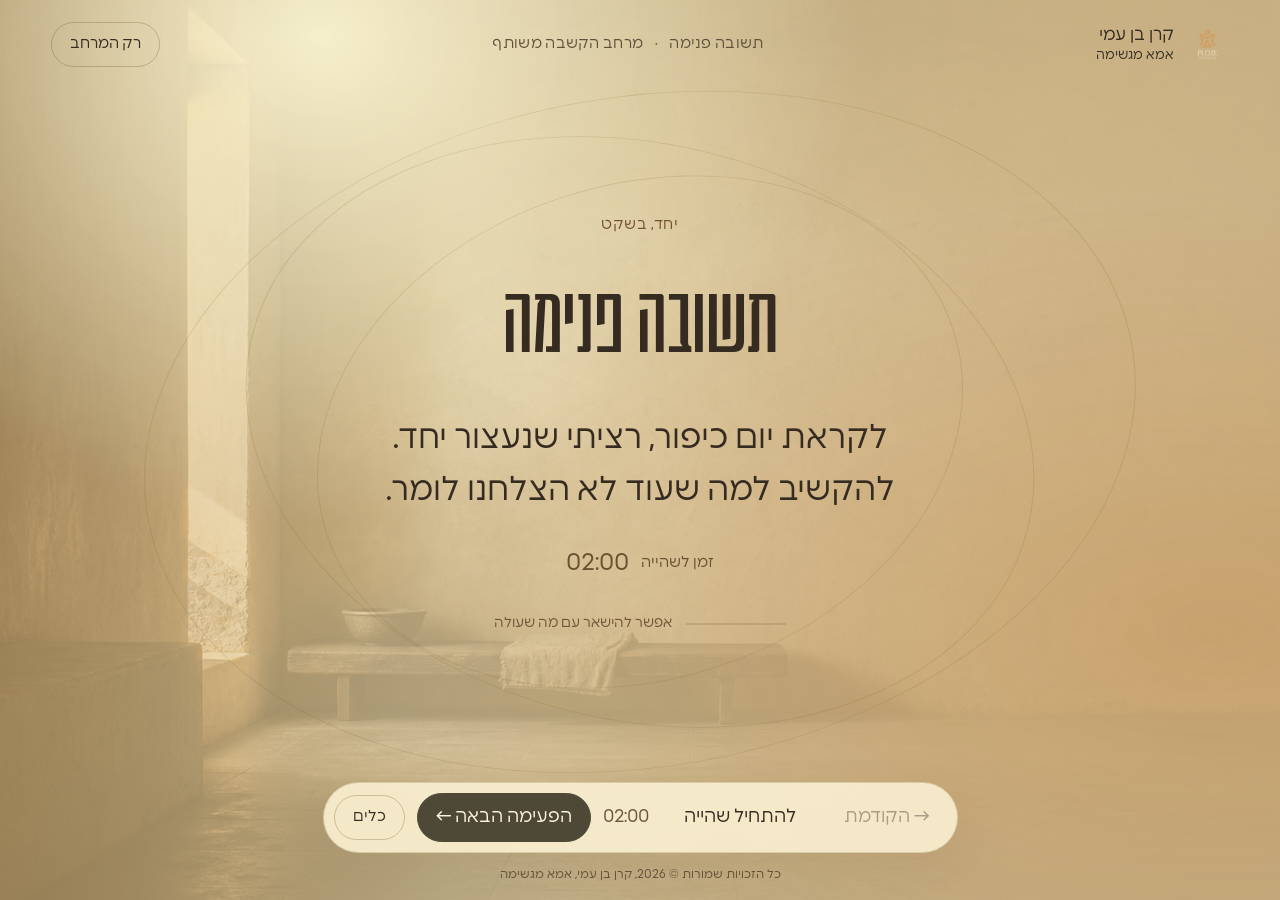
==== index.html @ 9fbf57a2 "Add pointed word meanings and refresh all script versions" ====
<!doctype html><html lang="he" dir="rtl"><head><meta charset="utf-8"><meta name="viewport" content="width=device-width,initial-scale=1,viewport-fit=cover"><meta name="theme-color" content="#473b2b"><title>תשובה פנימה | המרחב המשותף</title><link rel="stylesheet" href="style.css?v=23"><link rel="stylesheet" href="join.css"></head><body data-visual="horizon">
<div class="room" aria-hidden="true"></div><div class="light" aria-hidden="true"></div>
<header><div class="brand"><img src="assets/logo.png" alt="אמא מגשימה"><span>קרן בן עמי<small>אמא מגשימה</small></span></div><span class="meeting">תשובה פנימה <span>·</span> מרחב הקשבה משותף</span><button id="quiet" class="quiet-control" aria-pressed="false">רק המרחב</button></header>
<main id="stage" tabindex="-1"><div class="visual" aria-hidden="true"><div class="orbit o1"></div><div class="orbit o2"></div><div class="orbit o3"></div><div class="threshold"><i></i><i></i></div><svg class="ear" viewBox="0 0 120 160" fill="none"><path d="M35 108c0 29 29 33 39 12 5-10 4-15 14-28 33-43-6-94-42-77-22 10-25 27-24 42M42 63c-4-34 43-35 41-5-1 19-19 19-19 37" stroke="currentColor" stroke-width="2.5" stroke-linecap="round"/></svg><div class="wave" id="wave"></div></div>
<section class="moment"><div id="mode" class="mode">יחד, בשקט</div><div id="listeningPath" class="listening-path" hidden><div><svg viewBox="0 0 120 160" fill="none" aria-hidden="true"><path d="M35 108c0 29 29 33 39 12 5-10 4-15 14-28 33-43-6-94-42-77-22 10-25 27-24 42M42 63c-4-34 43-35 41-5-1 19-19 19-19 37" stroke="currentColor" stroke-width="4" stroke-linecap="round"/></svg><span>החוצה</span></div><div><svg viewBox="0 0 120 160" fill="none" aria-hidden="true"><path d="M35 108c0 29 29 33 39 12 5-10 4-15 14-28 33-43-6-94-42-77-22 10-25 27-24 42M42 63c-4-34 43-35 41-5-1 19-19 19-19 37" stroke="currentColor" stroke-width="4" stroke-linecap="round"/></svg><span>פנימה</span></div><div><svg viewBox="0 0 120 160" fill="none" aria-hidden="true"><path d="M35 108c0 29 29 33 39 12 5-10 4-15 14-28 33-43-6-94-42-77-22 10-25 27-24 42M42 63c-4-34 43-35 41-5-1 19-19 19-19 37" stroke="currentColor" stroke-width="4" stroke-linecap="round"/></svg><span>בינינו</span></div></div><h1 id="title">תשובה פנימה</h1><div id="floatingWords" class="floating-words" hidden></div><div id="noise" class="noise" hidden><span>להספיק</span><span>להבין</span><span>לענות</span><span>להחזיק</span></div><p id="instruction" class="instruction"></p><div id="songInvite" hidden><a id="participantLink" class="stage-action" target="_blank" rel="noopener noreferrer">פתיחת הקישור לשורה</a><p>אפשר לפתוח גם מהוואטסאפ, אם הקישור נשלח שם.</p></div><p id="liveState" hidden></p><div id="wall" class="wall" hidden></div><button id="stageAction" class="stage-action" hidden></button><p id="chatInvitation" class="chat-invitation" hidden>אם נכון לך, אפשר להניח מילה בצ׳אט.</p><div id="phaseTime" class="phase-time"><span id="phaseTimeLabel">זמן לשהייה</span><span id="phaseClock" dir="ltr">03:00</span></div><div class="holding"><span class="holding-line"><i id="progress"></i></span><span id="timerStatus" role="status">אפשר להגיע בנחת</span></div></section>
</main>
<nav id="controls" aria-label="הנחיית המפגש"><button id="back" aria-label="הפעימה הקודמת">→ <span>הקודמת</span></button><div class="clockbox"><button id="play" class="play">להתחיל שהייה</button><span id="clock" aria-label="זמן שנותר">03:00</span></div><button id="next" class="primary">הפעימה הבאה <span>←</span></button><button id="menu" aria-haspopup="dialog">כלים</button></nav>
<button id="returnControls" hidden>הצגת הפקדים</button><footer>כל הזכויות שמורות © 2026, קרן בן עמי, אמא מגשימה</footer>
<dialog id="tools"><div class="dialog-head"><h2>כלי המפגש</h2><button class="close" data-close="tools" aria-label="סגירת כלי המפגש">✕</button></div><p id="position"></p><div class="tool-buttons"><button id="reset">זמן מהתחלה</button><button id="more">עוד דקה</button><button id="ground">חזרה לקרקע</button><button id="full">מסך מלא</button></div><details id="songSettings"><summary>שיר הסיום · בחירה והשמעה</summary><p class="small">בחרי הקלטה מוכנה שאישרת. היא נשמעת מהמחשב הזה ואינה מועלת לאתר. אחרי רענון צריך לבחור אותה שוב. בזום יש להפעיל שיתוף צליל.</p><label for="songFile">קובץ השיר</label><input type="file" accept="audio/*" id="songFile"><p id="songName" class="small">טרם נבחרה הקלטה למפגש.</p><audio id="songAudio" controls preload="metadata"></audio></details><label class="check"><input type="checkbox" id="auto"> להתקדם אוטומטית בין הפעימות בפרק</label><button id="collect" class="wide primary">מרחב השיר · קישור ואיסוף</button><button id="viewWall" class="wide">להציג את המילים שלנו</button><details><summary>מפת המפגש · שעה וחצי</summary><div id="map"></div></details><p class="small">אותו מסך לכולנו: שתפי אותו בזום, והציגי לידו את הגלריה. הצ׳אט הוא הצ׳אט של הזום. השורות שנשלחות בקישור מגיעות למרחב השיר שלך. הן מוצגות במפגש מתוך המסך שלך. קישור הניהול פרטי.</p></dialog>
<dialog id="collector"><div class="dialog-head"><h2>המילים שהן נתנו לשיר</h2><button class="close" data-close="collector" aria-label="סגירת איסוף השורות">✕</button></div><p>העתיקי את הודעות הצ׳אט והדביקי כאן. נאספות רק שורות שמתחילות ב״לשיר:״, לאחר שהוצגה ההזמנה לשיר. הצ׳אט אינו מחובר אוטומטית.</p><label for="chatInput">הדבקה מהצ׳אט</label><textarea id="chatInput" placeholder="לשיר: אני מבקשת סליחה על…"></textarea><button id="parse" class="primary">לחלץ שורות לשיר</button><p id="parseStatus" role="status"></p><div id="review"></div><p class="small">לפני הצגה, הסירי פרטים מזהים ושורות שלא ניתנו לשיר. כפתור האישור מוסיף למסך רק את השורות שבדקת. כל השורות שאישרת יישארו במסך הסיום ובקובץ. פרומפט ההפקה כולל אותן ואת כיוון השיר האיטי והעדין.</p><button id="approve" class="primary wide" disabled>להוסיף את השורות שבדקתי</button><p class="small">אוספות ב־09:52. סביב 09:58 אפשר להעביר את הפרומפט לכתיבה ולהפקה, בזמן שהקבוצה ממשיכה בהקשבה. בודקות את ההקלטה לפני ההשמעה ב־10:25. ההפקה מתבצעת מחוץ לדשבורד; זמן ההשלמה אינו מובטח.</p><div class="tool-buttons"><button id="copy">העתקת כל השורות לשיר</button><button id="production" class="primary">העתקת פרומפט ליצירת השיר</button><button id="download">שמירת השורות בקובץ</button><button id="clear">ניקוי השורות</button></div><p id="collectionStatus" role="status"></p></dialog>
<dialog id="liveRoom"><div class="dialog-head"><h2>המילים שלנו, יחד</h2><button class="close" data-close="liveRoom" aria-label="סגירת מרחב השיר">✕</button></div><p class="live-info">משתפת קישור בצ׳אט של הזום או בוואטסאפ. כל אחת שולחת שורה, והמילים מגיעות לכאן ולמסך המשותף.</p><button id="createRoom" class="primary wide">לפתוח איסוף לשיר</button><div id="roomActive" hidden><label for="joinLink">הקישור למשתתפות</label><textarea id="joinLink" class="live-link" readonly></textarea><button id="copyJoin" class="primary wide">להעתיק את הקישור למשתתפות</button><p id="liveCount"></p><div id="liveRows" class="live-list"></div><div class="tool-buttons"><button id="copyLivePrompt" class="primary">העתקת המילים והפרומפט לשיר</button><button id="copyLiveLines">העתקת המילים בלבד</button><button id="closeRoom">לסגור את האיסוף</button></div><details><summary>שמירה וניהול</summary><p class="private-note">קישור הניהול מאפשר לראות ולהסיר שורות. שמרי אותו לעצמך בלבד. הקישור למשתתפות מאפשר שליחה בלבד. המרחב פתוח ל־14 ימים, ואפשר לסגור או למחוק אותו כאן.</p><button id="copyHost">העתקת קישור ניהול פרטי</button><button id="deleteRoom">מחיקת המרחב והשורות</button></details></div><p id="liveStatus" class="live-status" role="status"></p><textarea id="copyFallback" hidden readonly></textarea><details><summary>אם מעדיפות להעתיק מהצ׳אט</summary><button id="manualImport">פתיחת איסוף ידני מהצ׳אט</button></details></dialog><div id="toast" role="status"></div><script src="scenes.js?v=23"></script><script src="app.js?v=23"></script><script src="shared.js?v=23"></script><script src="motion.js?v=23"></script></body></html>
---- style.css ----
@font-face{font-family:Polin;src:url('assets/polin-regular.woff2');font-display:swap}@font-face{font-family:Polin;src:url('assets/polin-bold.woff2');font-weight:700;font-display:swap}@font-face{font-family:Barlev;src:url('assets/barlev-regular.woff2');font-display:swap}
:root{--ink:#352b21;--sand:#fbefce;--gold:#ae6c28;--olive:#586248;--line:#6e54294a;--warm:#ca9e53}*{box-sizing:border-box}html{min-height:100%;background:#e6ca92}body{margin:0;min-height:100dvh;color:var(--ink);font-family:Polin,Arial,sans-serif;font-size:18px;line-height:1.5;isolation:isolate;background:#ead4a7}button,textarea,input{font:inherit}button{min-height:44px;padding:10px 18px;border:1px solid var(--line);border-radius:999px;background:#fffaedb5;color:var(--ink);cursor:pointer;touch-action:manipulation}button:hover{background:#fff7df}button:disabled{opacity:.4;cursor:default}button:focus-visible,summary:focus-visible,textarea:focus-visible{outline:3px solid #966122;outline-offset:4px}button.primary{color:#fff6df;background:#4e4936;border-color:#4e4936}button.primary:hover{background:#67563a}[hidden]{display:none!important}.room,.light{position:fixed;inset:0;pointer-events:none;z-index:-2}.room{background:linear-gradient(90deg,#bb8b4080,#f3dfa490 35%,#d9bc87c7 80%),url('assets/quiet-room.png') center/cover;opacity:.64}.light{z-index:-1;background:radial-gradient(ellipse at 25% 4%,#fff9d6e6 0,transparent 40%),radial-gradient(ellipse at 95% 70%,#b876324f,transparent 50%);transition:background 2s}header{display:flex;align-items:center;justify-content:space-between;padding:22px 4vw;gap:20px}.brand{display:flex;align-items:center;gap:12px;flex-shrink:0}.brand img{width:43px;height:45px;object-fit:contain}.brand span{font-size:17px;line-height:1.15}.brand small{display:block;font-size:13px;margin-top:5px}.meeting{font-size:15px;letter-spacing:.02em;color:#62503b}.meeting span{margin:0 8px}.quiet-control{font-size:15px;background:transparent}main{min-height:calc(100dvh - 215px);position:relative;display:grid;place-items:center;padding:40px 7vw 55px;overflow:hidden}.moment{position:relative;text-align:center;width:min(100%,1050px);z-index:2}.mode{font-size:15px;color:#725130;letter-spacing:.04em;margin-bottom:30px}h1{font-family:Barlev,Polin,sans-serif;font-size:clamp(54px,7.6vw,112px);font-weight:400;line-height:1.18;margin:0 0 32px;overflow-wrap:anywhere}.instruction{font-size:clamp(24px,2.55vw,38px);line-height:1.6;white-space:pre-line;max-width:880px;margin:0 auto 28px;text-wrap:pretty}.holding{margin:32px auto 0;display:flex;align-items:center;justify-content:center;gap:14px;flex-wrap:wrap;font-size:14px;color:#725537}.holding-line{display:block;width:100px;height:2px;background:#80623535;overflow:hidden}.holding-line i{display:block;height:100%;width:0;background:#766032}.visual{position:absolute;inset:0;pointer-events:none;display:grid;place-items:center}.orbit{position:absolute;border:1px solid #7a60222b;border-radius:50%;width:min(60vw,660px);aspect-ratio:1;transform:rotate(-18deg) scaleY(.75);transition:transform 2s,opacity 2s;opacity:0}.o2{width:min(72vw,800px);transform:rotate(14deg) scaleY(.72)}.o3{width:min(88vw,1000px);transform:rotate(-10deg) scaleY(.67)}body[data-visual=field] .orbit,body[data-visual=horizon] .orbit{opacity:1}body[data-visual=word] .room{opacity:.26}body[data-visual=word] h1{font-size:clamp(92px,14vw,200px);font-weight:400}body[data-visual=word] .instruction{font-size:clamp(25px,2.7vw,40px)}body[data-visual=eyes] .moment{max-width:880px}body[data-visual=eyes] .light{background:radial-gradient(ellipse at 50% 50%,#fff8d8cc,transparent 65%),linear-gradient(120deg,#a28b5244,#ccba8b44)}.ear{display:none;position:absolute;width:180px;height:220px;color:#765a30;opacity:.13;right:8%;top:18%;transform:rotate(-12deg)}body[data-visual=listen] .ear{display:block}body[data-visual=listen] .orbit{opacity:.55}.wave{position:absolute;bottom:13%;left:10%;right:10%;height:60px;display:none;align-items:center;justify-content:center;gap:6px}.wave i{display:block;width:3px;min-height:2px;border-radius:5px;background:#82622c80;transition:height 1.5s,opacity 1.5s}body[data-visual=noise] .wave{display:flex}.noise{display:flex;flex-wrap:wrap;gap:18px;justify-content:center;margin:0 auto 22px;color:#6f553b;font-size:24px}.noise span{transition:opacity 1.5s,transform 1.5s}.noise span.gone{opacity:.12;transform:translateY(15px)}.threshold{display:none;position:absolute;inset:5% 15%;gap:8px;justify-content:center}.threshold i{width:44%;background:linear-gradient(130deg,#9b743231,#c39a4536);border:1px solid #95652b24;border-radius:180px 180px 0 0;transition:transform 2s}.gate-open .threshold i:first-child{transform:translateX(30%)}.gate-open .threshold i:last-child{transform:translateX(-30%)}body[data-visual=gate] .threshold{display:flex}.stage-action{margin:8px auto 0;border-color:#96744380;background:#fff6d485;font-size:17px}nav{position:sticky;bottom:12px;z-index:5;display:flex;align-items:center;justify-content:center;gap:12px;width:max-content;max-width:calc(100% - 24px);margin:0 auto 12px;padding:10px;border:1px solid #8c733d40;border-radius:60px;background:#f8edceee;box-shadow:0 12px 40px #6b512f14;backdrop-filter:blur(12px)}.clockbox{display:flex;align-items:center;gap:12px}.clockbox button{background:transparent;border:0}.clockbox #clock{font-size:18px;direction:ltr;min-width:51px;font-variant-numeric:tabular-nums;color:#6c583b}#back{background:transparent;border:0}#menu{background:transparent;font-size:15px}footer{font-size:12px;text-align:center;color:#655238;padding:0 12px 16px}.quiet-mode nav,.quiet-mode .quiet-control,.quiet-mode .meeting{display:none}.quiet-mode main{min-height:calc(100dvh - 148px)}#returnControls{position:fixed;bottom:24px;left:24px;z-index:8;background:#fcf1d79c;font-size:14px;opacity:.35}#returnControls:hover,#returnControls:focus{opacity:1}dialog{border:1px solid #d2ba89;background:#fff8e8;color:var(--ink);border-radius:24px;padding:26px;width:min(680px,calc(100vw - 30px));max-height:85dvh;overflow:auto;box-shadow:0 25px 100px #2c1b1840}dialog::backdrop{background:#30231988;backdrop-filter:blur(7px)}.dialog-head{display:flex;align-items:center;justify-content:space-between;gap:12px}.dialog-head h2{font-family:Barlev,Polin;font-size:36px;font-weight:400;margin:0}.close{border:0;background:transparent}.tool-buttons{display:flex;flex-wrap:wrap;gap:8px;margin:15px 0}.wide{display:block;width:100%;margin:12px 0}.check{display:flex;align-items:center;gap:10px;margin:18px 0}.check input{width:20px;height:20px}summary{cursor:pointer;min-height:44px;padding:12px 0}#map{display:grid;gap:6px}#map button{text-align:right;border-radius:8px;font-size:16px}#map button[aria-current=true]{background:#e6c78b;border-color:#9a7d44}.small{font-size:14px;color:#6d5d47}textarea{width:100%;padding:14px;border:1px solid #cdbb97;border-radius:12px;background:#fffdf6;resize:vertical;min-height:100px;color:var(--ink)}label{display:block;margin-bottom:8px}.review-row{display:flex;gap:8px;margin:12px 0;align-items:flex-start}.review-row textarea{min-height:70px}.review-row button{flex-shrink:0;font-size:14px}#toast{position:fixed;bottom:105px;left:50%;transform:translateX(-50%);padding:12px 24px;border-radius:12px;background:#493e2e;color:#fff5dc;z-index:20;max-width:90vw;opacity:0;pointer-events:none}#toast.show{opacity:1}.wall{display:grid;gap:14px;grid-template-columns:repeat(2,minmax(0,1fr));margin:30px auto;max-width:1000px}.wall p{font-size:clamp(22px,2.2vw,32px);line-height:1.5;padding:24px 18px;margin:0;border-block-end:1px solid #947a4455;white-space:pre-wrap;overflow-wrap:anywhere}.wall .empty{grid-column:1/-1;font-size:23px;border:0;color:#78613c}body[data-visual=wall] main{overflow:visible}body[data-visual=wall] .moment{padding-bottom:20px}.grounded .room{opacity:.2}
@media(max-width:760px){header{padding:16px 20px;gap:12px}.meeting{display:none}.brand span{font-size:15px}.brand img{width:34px;height:38px}.quiet-control{font-size:14px;padding:8px 13px}main{min-height:calc(100dvh - 214px);padding:35px 23px 45px}.mode{font-size:14px;margin-bottom:22px}h1{font-size:clamp(49px,10.5vw,76px);margin-bottom:24px}.instruction{font-size:clamp(23px,4.6vw,30px)}body[data-visual=word] h1{font-size:clamp(80px,20vw,132px)}.ear{right:2%;width:110px;height:150px;top:10%}.wave{gap:4px;left:6%;right:6%;bottom:8%}.wave i{width:2px}.noise{font-size:20px;gap:13px}nav{gap:4px;padding:7px;border-radius:22px;bottom:8px;flex-wrap:wrap}nav button{font-size:14px;padding:8px 11px}.clockbox{gap:4px}.clockbox #clock{font-size:15px;min-width:44px}#back span{display:none}.holding{margin-top:23px}.wall{grid-template-columns:1fr}.wall p{padding:17px 10px}.threshold{inset:5% 4%}dialog{padding:20px}.dialog-head h2{font-size:30px}.review-row{flex-direction:column}.quiet-mode main{min-height:calc(100dvh - 134px)}}
@media(max-width:380px){nav{width:calc(100% - 20px);border-radius:18px}.clockbox{order:3;width:100%;justify-content:center;border-top:1px solid #9a80413b;padding-top:3px}#next{flex:1}main{min-height:calc(100dvh - 251px)}.quiet-mode main{min-height:calc(100dvh - 138px)}footer{font-size:12px}h1{font-size:48px}}
@media(prefers-reduced-motion:reduce){*{transition:none!important;animation:none!important;scroll-behavior:auto!important}}

audio{width:100%;margin:12px 0}input[type=file]{max-width:100%;font-size:16px}body[data-visual=music] .orbit{opacity:1}body[data-visual=music] .light{background:radial-gradient(ellipse at 50% 40%,#f8e8b9cc,#b3885044)}
body[data-visual=noise] .wave{top:2%;bottom:auto;height:50px}

/* Three ears: a visible path and a quiet countdown for each invitation. */
.listening-path{display:flex;justify-content:center;gap:30px;margin:0 auto 20px}.listening-path>div{display:flex;align-items:center;gap:7px;color:#776344;opacity:.55;font-size:17px;padding-bottom:5px;border-bottom:2px solid transparent}.listening-path>div.active{color:#503b20;opacity:1;border-color:#94632b}.listening-path svg{width:34px;height:43px}.phase-time{display:flex;justify-content:center;align-items:center;gap:12px;font-size:15px;color:#695030;margin:20px auto 0}.phase-time #phaseClock{font-size:24px;font-variant-numeric:tabular-nums}.phase-time+.holding{margin-top:12px}body[data-visual=listen] .ear{display:none}body[data-visual=listen] .mode{margin-bottom:16px}body[data-visual=listen] h1{margin-bottom:22px}@media(max-width:760px){.listening-path{gap:16px}.listening-path>div{font-size:15px;gap:3px}.listening-path svg{width:26px;height:34px}.phase-time{margin-top:16px}}
@media(max-width:760px){nav{position:relative;bottom:auto;margin-top:8px}main{padding-bottom:28px}}

.floating-words{display:flex;flex-wrap:wrap;justify-content:center;align-items:center;gap:18px 30px;max-width:720px;margin:22px auto 30px}.floating-words span{font-size:clamp(23px,2.6vw,36px);color:#705026;opacity:0;transform:translateY(20px);transition:opacity 3s ease,transform 4s ease}.floating-words span.surfaced{opacity:1;transform:translateY(0)}.floating-words span:nth-child(3n+2){color:#5b6145}.floating-words span:nth-child(3n){font-size:clamp(27px,3vw,42px)}@media(prefers-reduced-motion:reduce){.floating-words span{transition:none;transform:none}}

.chat-invitation{font-size:17px;color:#6d5131;margin:24px auto 0;max-width:32em}.instruction:empty{display:none}
/* Silent, asynchronous motion: visual listening only, no microphone input. */
body[data-visual=listen] main,body[data-visual=noise] main{padding-top:100px}
body[data-visual=listen] .wave,body[data-visual=noise] .wave{display:flex;top:18px;bottom:auto;height:50px;left:12%;right:12%;gap:6px}
.wave i{transform-origin:center;animation:quiet-wave var(--wave-time,4s) ease-in-out var(--wave-delay,0s) infinite;will-change:transform}
@keyframes quiet-wave{0%,100%{transform:scaleY(.3)}23%{transform:scaleY(.85)}47%{transform:scaleY(.48)}72%{transform:scaleY(1.12)}}
.wave-paused .wave i{animation-play-state:paused}
@media(max-width:760px){body[data-visual=listen] main,body[data-visual=noise] main{padding-top:94px}.wave i{flex-shrink:1}body[data-visual=listen] .wave,body[data-visual=noise] .wave{left:8%;right:8%;gap:4px}}
@media(prefers-reduced-motion:reduce){.wave i{animation:none;transform:scaleY(.55);will-change:auto}}
.letter-word{display:flex;justify-content:center;direction:rtl;gap:.02em;min-height:1.3em}.letter-word span{display:inline-block;transition:transform 5s ease,opacity 5s ease;transform:translate(0,0);opacity:1}.letter-word.letters-apart span{transform:translate(var(--letter-x),var(--letter-y));opacity:.12}.living-echo{height:115px;max-width:700px;margin:12px auto 0;display:flex;align-items:center;justify-content:center;pointer-events:none}.living-echo:empty{display:none}.living-echo>span{font-size:clamp(22px,3vw,35px);color:#705026;animation:echo-drift 12s ease both;max-width:90%;line-height:1.5}.living-echo svg{height:115px;width:160px;fill:none;stroke:#80653e;stroke-width:1.8;stroke-linecap:round;stroke-linejoin:round;animation:echo-arrive 5s ease both}.motion-resting .living-echo>*{animation-play-state:paused}.wave-paused .living-echo>*{animation:none}.wave-paused .letter-word span{transition:none}@keyframes echo-drift{0%{opacity:0;transform:translateY(16px)}25%,70%{opacity:.9}100%{opacity:0;transform:translateY(-12px)}}@keyframes echo-arrive{from{opacity:0;transform:translateY(8px)}to{opacity:.8;transform:translateY(0)}}@media(prefers-reduced-motion:reduce){.living-echo>*{animation:none}.letter-word span{transition:none;transform:none!important}.letter-word.letters-apart span{opacity:1}}

.letter-word span{animation:letter-gather 5s ease both}@keyframes letter-gather{from{opacity:.12;translate:var(--letter-x) var(--letter-y)}to{opacity:1;translate:0 0}}.motion-resting .letter-word span{animation-play-state:paused}@media(prefers-reduced-motion:reduce){.letter-word span{animation:none}}

.motion-resting .letter-word span,.motion-resting .living-echo>*{animation:none}

nav{position:relative;bottom:auto;margin-top:8px}

/* Keep the field steady while an echo comes and goes. */
.living-echo.has-echo-space:empty{display:flex}.quiet-mode .phase-time,.quiet-mode .holding{visibility:hidden}.quiet-mode .mode{opacity:.65}

/* Listening has a visible source; the waveform carries silence, not microphone input. */
body[data-visual=listen] .wave{display:flex;position:relative;inset:auto;width:min(440px,78vw);height:48px;margin:0 auto 24px;gap:5px}
body[data-visual=listen] .visual>.wave{display:none}
.listening-path{gap:clamp(14px,4vw,50px)}.listening-path>div{flex-direction:column;font-size:18px;opacity:.45;transition:opacity 2s,color 2s}.listening-path svg{width:58px;height:74px}.listening-path>div.active{opacity:1;color:#614321}.listening-path>div.active svg{filter:drop-shadow(0 0 14px #fff4c4);stroke-width:3px}
body[data-visual=listen] .moment:before{content:'מקשיבות לשקט';display:block;font-size:16px;color:#755536;letter-spacing:.06em;margin:0 0 18px}
.wall{gap:22px;align-items:start;grid-template-columns:repeat(3,minmax(0,1fr))}.wall p:not(.empty){background:linear-gradient(135deg,#fff9e7c9,#e5cfad99);border:1px solid #ab844332;border-radius:45% 16% 37% 12% / 12% 20% 15% 18%;padding:30px 24px;box-shadow:0 8px 28px #7c563511;animation:forgiveness-arrive 2.4s both;animation-delay:var(--arrival,0s);font-size:clamp(22px,2.1vw,30px)}.wall p:nth-child(3n+2){background:linear-gradient(135deg,#f6e1d8ba,#fbefd1b5)}.wall p:nth-child(3n){background:linear-gradient(135deg,#e1e2cabb,#faf0d4c9)}
@keyframes forgiveness-arrive{from{opacity:0;transform:translateY(14px)}to{opacity:1;transform:translateY(0)}}
.wave-paused .wall p,.motion-resting .wall p{animation:none}.wall p{min-width:0}body[data-visual=wall] .moment{max-width:1180px}
@media(max-width:900px){.wall{grid-template-columns:repeat(2,minmax(0,1fr))}}
@media(max-width:560px){.wall{grid-template-columns:1fr}.listening-path svg{width:45px;height:58px}.listening-path>div{font-size:16px}.wall p:not(.empty){padding:24px 20px}}
@media(prefers-reduced-motion:reduce){.wall p{animation:none!important}}

body[data-visual=listen] main{padding-top:24px;padding-bottom:24px}body[data-visual=listen] .moment:before{display:none}body[data-visual=listen] .wave{height:34px;margin-bottom:16px}body[data-visual=listen] .instruction{font-size:clamp(24px,2.3vw,34px);line-height:1.45;margin-bottom:18px}body[data-visual=listen] .mode{margin-bottom:12px}

/* Air, light and thoughts occupy their own space. */
.thought-field{height:164px;width:min(100%,850px);display:flex;align-items:center;justify-content:center;gap:22px;margin:10px auto 8px;position:relative;isolation:isolate}
.thought-field:before{content:'';position:absolute;inset:5% 12%;border-radius:50%;background:radial-gradient(ellipse,#fff6d9a6,transparent 67%);filter:blur(12px);z-index:-1}
.thought-lane{position:relative;flex:1;max-width:240px;min-width:0;height:145px;display:grid;place-items:center}
.thought-bubble{position:relative;display:grid;place-items:center;min-height:112px;width:calc(100% - 20px);max-width:224px;padding:20px 15px;border:1px solid #98734e70;border-radius:47% 53% 57% 43% / 55% 48% 52% 45%;background:radial-gradient(ellipse at 30% 20%,#fffbeadb,#ecd6b38a 68%,#c8a86f40);box-shadow:inset 0 0 25px #fff7df88,0 8px 35px #8a624b14;color:#624634;opacity:0;visibility:hidden;font-size:clamp(21px,2vw,28px);line-height:1.4;white-space:normal;transition:background 1s;will-change:transform,opacity}
.thought-bubble:disabled{cursor:default}.thought-bubble:hover{background:#fff4d6dd}.thought-bubble:focus-visible{outline:2px solid #765837;outline-offset:3px}.thought-lane:nth-child(2) .thought-bubble{background:radial-gradient(ellipse at 25% 20%,#fff4eaeb,#d9bcb56a);border-color:#ac7d6d77}.thought-lane:nth-child(3) .thought-bubble{background:radial-gradient(ellipse at 30% 20%,#fffbe9e6,#bfcaad66);border-color:#87917177}
.thought-ring{position:absolute;width:80%;height:94px;border:1px solid #9f773b77;border-radius:50%;pointer-events:none;opacity:0;box-shadow:0 0 0 10px #ddc18418,0 0 0 24px #e9d4a315}
body.has-thought-field[data-visual=listen] h1{font-size:clamp(52px,5.5vw,80px);margin-bottom:14px}body.has-thought-field[data-visual=listen] .listening-path{margin-bottom:10px}body.has-thought-field[data-visual=listen] .listening-path svg{height:52px;width:42px}body.has-thought-field[data-visual=listen] .instruction{margin-bottom:6px}body.has-thought-field[data-visual=listen] .holding{margin-top:8px}
body[data-visual=word] .light{background:radial-gradient(ellipse at 22% 35%,#fff9e1ba,transparent 58%),radial-gradient(ellipse at 80% 65%,#cfa99052,transparent 60%);animation:quiet-light 24s ease-in-out infinite alternate}
@keyframes quiet-light{from{opacity:.55;transform:scale(1)}to{opacity:1;transform:scale(1.07)}}
.motion-resting .light,.wave-paused .light{animation-play-state:paused}
@media(max-width:600px){.thought-field{height:166px;gap:6px}.thought-lane{height:150px;max-width:245px}.thought-bubble{font-size:21px;padding:18px 10px;min-height:116px;width:calc(100% - 12px)}.thought-field[data-density="1"] .thought-bubble{font-size:24px}.thought-ring{width:75%}}
@media(prefers-reduced-motion:reduce){body[data-visual=word] .light{animation:none}.thought-bubble{will-change:opacity}}
.listening-path>div{position:relative;isolation:isolate}.listening-path>div.active:before{content:'';position:absolute;top:-8px;left:50%;width:78px;height:78px;margin-left:-39px;border:1px solid #92704555;border-radius:50%;z-index:-1;pointer-events:none;animation:ear-listening 7s ease-out infinite}
@keyframes ear-listening{0%{transform:scale(.72);opacity:0}35%{opacity:.6}100%{transform:scale(1.35);opacity:0}}
.motion-resting .listening-path>div.active:before,.wave-paused .listening-path>div.active:before{animation-play-state:paused}@media(prefers-reduced-motion:reduce){.listening-path>div.active:before{animation:none;opacity:.25;transform:scale(.85)}}

/* On-stage controls are always available in relevant moments. */
.field-controls{display:flex;flex-wrap:wrap;justify-content:center;gap:8px;margin:18px auto 10px}.field-controls button{font-size:15px;min-height:44px;padding:8px 16px;background:#fff5daaa}.continuous-word{padding-block:44px;margin-block:0 12px!important;overflow:visible}.continuous-word span{animation:none!important;transition:none!important;translate:none!important;will-change:transform}.quiet-mode .field-controls{display:flex} @media(max-width:600px){.field-controls{gap:6px}.field-controls button{font-size:14px;padding:8px 12px}.continuous-word{padding-block:32px}}

body[data-visual=word] main{padding-block:18px}body[data-visual=word] .mode{margin-bottom:12px}body[data-visual=word] .continuous-word{font-size:clamp(80px,11vw,155px);padding-block:28px}body[data-visual=word] .instruction{margin-bottom:12px}body[data-visual=word] .thought-field{height:125px;margin-block:0}body[data-visual=word] .holding{margin-top:16px}body[data-visual=word] .field-controls{margin-top:10px}

.passing-example{max-width:700px;margin:20px auto 12px;padding:14px 22px;border-radius:45% 55% 48% 52%;background:#fff4db55}.passing-example small{font-size:14px;color:#725537}.passing-example p{font-size:clamp(22px,2.4vw,32px);line-height:1.45;margin:12px 0}.letter-number{font-size:clamp(15px,1.6vw,21px);color:#79613f;margin:0 auto 20px;direction:rtl}.thought-field[data-density="1"] .thought-bubble{max-width:300px}

.song-live-controls{display:flex;justify-content:center;align-items:center;gap:8px;flex-wrap:wrap;margin:12px auto;max-width:95vw}.song-live-controls button{font-size:15px}.song-live-controls p{width:100%;text-align:center;font-size:14px;margin:0}.song-live-controls textarea{max-width:700px}.collective-screen{max-width:1100px;margin:25px auto;padding:20px;text-align:center}.collective-screen h1{font-size:clamp(48px,6vw,84px)}.collective-lines{display:grid;grid-template-columns:repeat(2,minmax(0,1fr));gap:24px;padding:12px}.collective-lines p{margin:0;padding:24px 20px;background:#fff3d888;border:1px solid #b4915655;border-radius:35px 50px 40px 55px;font-size:clamp(23px,2.5vw,34px);overflow-wrap:anywhere;white-space:pre-wrap;animation:line-sway 18s ease-in-out infinite;animation-delay:var(--line-delay,0s)}.viewing-lines #stage,.viewing-lines nav{display:none}@keyframes line-sway{0%,100%{transform:translateY(0)}50%{transform:translateY(-5px)}}@media(max-width:600px){.collective-lines{grid-template-columns:1fr}.song-live-controls button{font-size:14px;padding:8px 12px}}@media(prefers-reduced-motion:reduce){.collective-lines p{animation:none}}.wave-paused .collective-lines p{animation:none}

body[data-visual=word] .continuous-word{font-size:clamp(96px,16vw,230px)}body[data-visual=word].has-thought-field .continuous-word{font-size:clamp(96px,13vw,175px)}

.continuous-word span{position:relative}.continuous-word span:after{content:attr(data-punctuation);position:absolute;left:-.17em;top:0;font-size:.7em;pointer-events:none}
---- join.css ----
.join-main{min-height:calc(100dvh - 160px);padding:25px 22px 50px}.join-card{width:min(100%,560px);text-align:center}.join-card h1{margin-bottom:14px}.join-intro{font-size:26px;margin:0 0 24px}.join-card form{text-align:right}.join-card textarea{font-size:24px;min-height:145px;line-height:1.6}.consent{display:flex;gap:12px;align-items:flex-start;font-size:16px;line-height:1.6;margin:20px 0}.consent input{width:22px;height:22px;flex-shrink:0;margin-top:4px}#joinStatus{font-size:20px;white-space:pre-line;min-height:30px}body{overflow-wrap:anywhere}.live-list{display:grid;gap:10px;max-height:230px;overflow:auto}.live-row{display:flex;align-items:flex-start;gap:10px;padding-block:10px;border-bottom:1px solid #beaa7a}.live-row p{flex:1;margin:0;white-space:pre-wrap}.live-row button{font-size:14px;flex-shrink:0}.live-link{width:100%;min-height:60px;font-size:14px;direction:ltr}.live-info{font-size:16px;color:#655030}.live-status{white-space:pre-line;font-size:16px}#songInvite{margin:18px auto;max-width:520px;display:flex;align-items:center;justify-content:center;flex-wrap:wrap;gap:12px}#songInvite img{width:132px;height:132px;background:white;padding:6px;border-radius:10px}#songInvite p{font-size:17px;max-width:230px}#liveState{font-size:15px;color:#655030;margin:15px auto}#liveRoom h3{font-size:20px}.private-note{font-size:14px;color:#67563a}@media(max-width:480px){.join-main{padding-top:10px}.join-card .mode{margin-bottom:10px}.join-card h1{font-size:72px}.live-row{flex-wrap:wrap}}
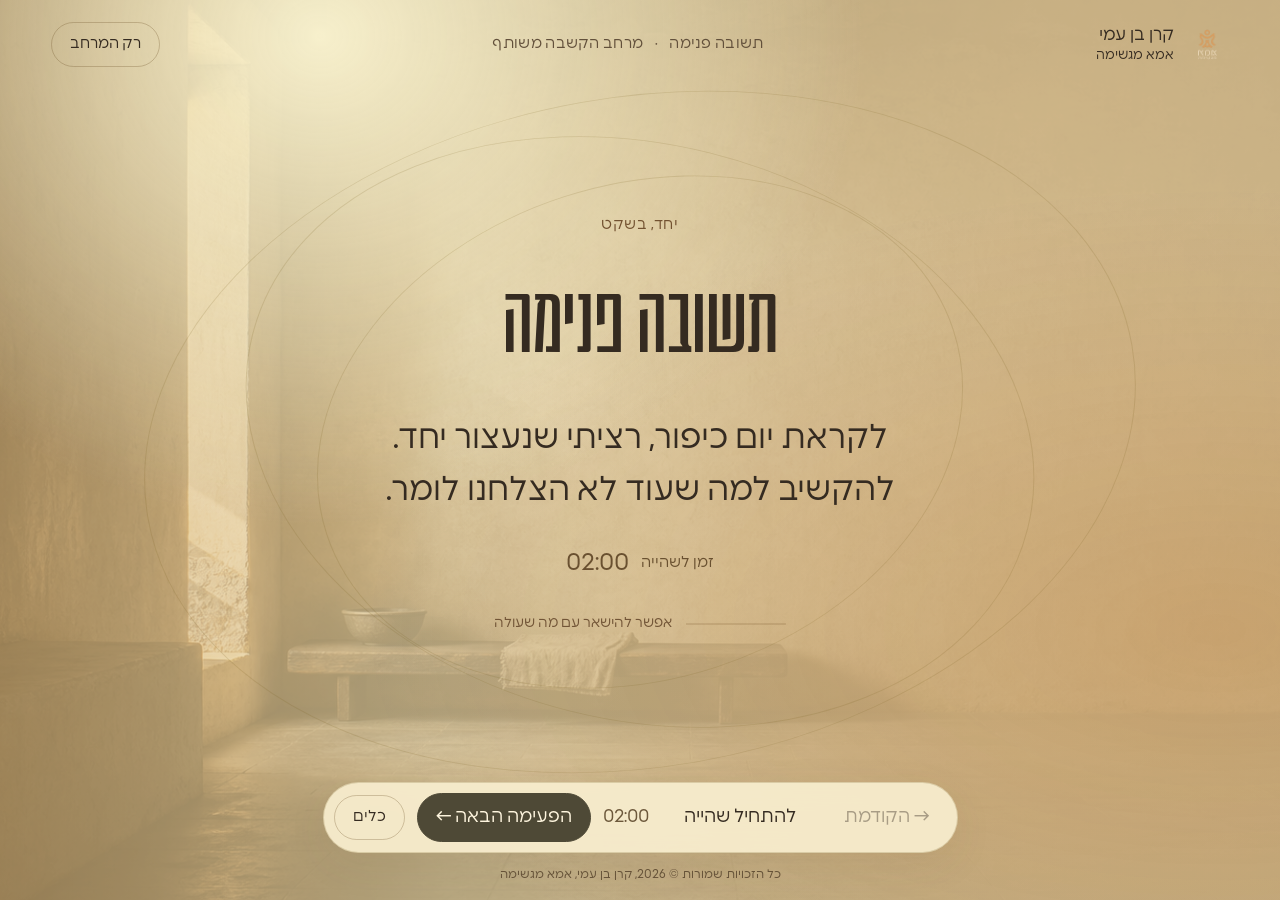
==== commit 6a0b0c62: "Refine existing Hebrew readings with niqqud" ====
--- a/index.html
+++ b/index.html
@@ -1,4 +1,4 @@
-<!doctype html><html lang="he" dir="rtl"><head><meta charset="utf-8"><meta name="viewport" content="width=device-width,initial-scale=1,viewport-fit=cover"><meta name="theme-color" content="#473b2b"><title>תשובה פנימה | המרחב המשותף</title><link rel="stylesheet" href="style.css?v=23"><link rel="stylesheet" href="join.css"></head><body data-visual="horizon">
+<!doctype html><html lang="he" dir="rtl"><head><meta charset="utf-8"><meta name="viewport" content="width=device-width,initial-scale=1,viewport-fit=cover"><meta name="theme-color" content="#473b2b"><title>תשובה פנימה | המרחב המשותף</title><link rel="stylesheet" href="style.css?v=24"><link rel="stylesheet" href="join.css"></head><body data-visual="horizon">
 <div class="room" aria-hidden="true"></div><div class="light" aria-hidden="true"></div>
 <header><div class="brand"><img src="assets/logo.png" alt="אמא מגשימה"><span>קרן בן עמי<small>אמא מגשימה</small></span></div><span class="meeting">תשובה פנימה <span>·</span> מרחב הקשבה משותף</span><button id="quiet" class="quiet-control" aria-pressed="false">רק המרחב</button></header>
 <main id="stage" tabindex="-1"><div class="visual" aria-hidden="true"><div class="orbit o1"></div><div class="orbit o2"></div><div class="orbit o3"></div><div class="threshold"><i></i><i></i></div><svg class="ear" viewBox="0 0 120 160" fill="none"><path d="M35 108c0 29 29 33 39 12 5-10 4-15 14-28 33-43-6-94-42-77-22 10-25 27-24 42M42 63c-4-34 43-35 41-5-1 19-19 19-19 37" stroke="currentColor" stroke-width="2.5" stroke-linecap="round"/></svg><div class="wave" id="wave"></div></div>
@@ -8,4 +8,4 @@
 <button id="returnControls" hidden>הצגת הפקדים</button><footer>כל הזכויות שמורות © 2026, קרן בן עמי, אמא מגשימה</footer>
 <dialog id="tools"><div class="dialog-head"><h2>כלי המפגש</h2><button class="close" data-close="tools" aria-label="סגירת כלי המפגש">✕</button></div><p id="position"></p><div class="tool-buttons"><button id="reset">זמן מהתחלה</button><button id="more">עוד דקה</button><button id="ground">חזרה לקרקע</button><button id="full">מסך מלא</button></div><details id="songSettings"><summary>שיר הסיום · בחירה והשמעה</summary><p class="small">בחרי הקלטה מוכנה שאישרת. היא נשמעת מהמחשב הזה ואינה מועלת לאתר. אחרי רענון צריך לבחור אותה שוב. בזום יש להפעיל שיתוף צליל.</p><label for="songFile">קובץ השיר</label><input type="file" accept="audio/*" id="songFile"><p id="songName" class="small">טרם נבחרה הקלטה למפגש.</p><audio id="songAudio" controls preload="metadata"></audio></details><label class="check"><input type="checkbox" id="auto"> להתקדם אוטומטית בין הפעימות בפרק</label><button id="collect" class="wide primary">מרחב השיר · קישור ואיסוף</button><button id="viewWall" class="wide">להציג את המילים שלנו</button><details><summary>מפת המפגש · שעה וחצי</summary><div id="map"></div></details><p class="small">אותו מסך לכולנו: שתפי אותו בזום, והציגי לידו את הגלריה. הצ׳אט הוא הצ׳אט של הזום. השורות שנשלחות בקישור מגיעות למרחב השיר שלך. הן מוצגות במפגש מתוך המסך שלך. קישור הניהול פרטי.</p></dialog>
 <dialog id="collector"><div class="dialog-head"><h2>המילים שהן נתנו לשיר</h2><button class="close" data-close="collector" aria-label="סגירת איסוף השורות">✕</button></div><p>העתיקי את הודעות הצ׳אט והדביקי כאן. נאספות רק שורות שמתחילות ב״לשיר:״, לאחר שהוצגה ההזמנה לשיר. הצ׳אט אינו מחובר אוטומטית.</p><label for="chatInput">הדבקה מהצ׳אט</label><textarea id="chatInput" placeholder="לשיר: אני מבקשת סליחה על…"></textarea><button id="parse" class="primary">לחלץ שורות לשיר</button><p id="parseStatus" role="status"></p><div id="review"></div><p class="small">לפני הצגה, הסירי פרטים מזהים ושורות שלא ניתנו לשיר. כפתור האישור מוסיף למסך רק את השורות שבדקת. כל השורות שאישרת יישארו במסך הסיום ובקובץ. פרומפט ההפקה כולל אותן ואת כיוון השיר האיטי והעדין.</p><button id="approve" class="primary wide" disabled>להוסיף את השורות שבדקתי</button><p class="small">אוספות ב־09:52. סביב 09:58 אפשר להעביר את הפרומפט לכתיבה ולהפקה, בזמן שהקבוצה ממשיכה בהקשבה. בודקות את ההקלטה לפני ההשמעה ב־10:25. ההפקה מתבצעת מחוץ לדשבורד; זמן ההשלמה אינו מובטח.</p><div class="tool-buttons"><button id="copy">העתקת כל השורות לשיר</button><button id="production" class="primary">העתקת פרומפט ליצירת השיר</button><button id="download">שמירת השורות בקובץ</button><button id="clear">ניקוי השורות</button></div><p id="collectionStatus" role="status"></p></dialog>
-<dialog id="liveRoom"><div class="dialog-head"><h2>המילים שלנו, יחד</h2><button class="close" data-close="liveRoom" aria-label="סגירת מרחב השיר">✕</button></div><p class="live-info">משתפת קישור בצ׳אט של הזום או בוואטסאפ. כל אחת שולחת שורה, והמילים מגיעות לכאן ולמסך המשותף.</p><button id="createRoom" class="primary wide">לפתוח איסוף לשיר</button><div id="roomActive" hidden><label for="joinLink">הקישור למשתתפות</label><textarea id="joinLink" class="live-link" readonly></textarea><button id="copyJoin" class="primary wide">להעתיק את הקישור למשתתפות</button><p id="liveCount"></p><div id="liveRows" class="live-list"></div><div class="tool-buttons"><button id="copyLivePrompt" class="primary">העתקת המילים והפרומפט לשיר</button><button id="copyLiveLines">העתקת המילים בלבד</button><button id="closeRoom">לסגור את האיסוף</button></div><details><summary>שמירה וניהול</summary><p class="private-note">קישור הניהול מאפשר לראות ולהסיר שורות. שמרי אותו לעצמך בלבד. הקישור למשתתפות מאפשר שליחה בלבד. המרחב פתוח ל־14 ימים, ואפשר לסגור או למחוק אותו כאן.</p><button id="copyHost">העתקת קישור ניהול פרטי</button><button id="deleteRoom">מחיקת המרחב והשורות</button></details></div><p id="liveStatus" class="live-status" role="status"></p><textarea id="copyFallback" hidden readonly></textarea><details><summary>אם מעדיפות להעתיק מהצ׳אט</summary><button id="manualImport">פתיחת איסוף ידני מהצ׳אט</button></details></dialog><div id="toast" role="status"></div><script src="scenes.js?v=23"></script><script src="app.js?v=23"></script><script src="shared.js?v=23"></script><script src="motion.js?v=23"></script></body></html>
+<dialog id="liveRoom"><div class="dialog-head"><h2>המילים שלנו, יחד</h2><button class="close" data-close="liveRoom" aria-label="סגירת מרחב השיר">✕</button></div><p class="live-info">משתפת קישור בצ׳אט של הזום או בוואטסאפ. כל אחת שולחת שורה, והמילים מגיעות לכאן ולמסך המשותף.</p><button id="createRoom" class="primary wide">לפתוח איסוף לשיר</button><div id="roomActive" hidden><label for="joinLink">הקישור למשתתפות</label><textarea id="joinLink" class="live-link" readonly></textarea><button id="copyJoin" class="primary wide">להעתיק את הקישור למשתתפות</button><p id="liveCount"></p><div id="liveRows" class="live-list"></div><div class="tool-buttons"><button id="copyLivePrompt" class="primary">העתקת המילים והפרומפט לשיר</button><button id="copyLiveLines">העתקת המילים בלבד</button><button id="closeRoom">לסגור את האיסוף</button></div><details><summary>שמירה וניהול</summary><p class="private-note">קישור הניהול מאפשר לראות ולהסיר שורות. שמרי אותו לעצמך בלבד. הקישור למשתתפות מאפשר שליחה בלבד. המרחב פתוח ל־14 ימים, ואפשר לסגור או למחוק אותו כאן.</p><button id="copyHost">העתקת קישור ניהול פרטי</button><button id="deleteRoom">מחיקת המרחב והשורות</button></details></div><p id="liveStatus" class="live-status" role="status"></p><textarea id="copyFallback" hidden readonly></textarea><details><summary>אם מעדיפות להעתיק מהצ׳אט</summary><button id="manualImport">פתיחת איסוף ידני מהצ׳אט</button></details></dialog><div id="toast" role="status"></div><script src="scenes.js?v=24"></script><script src="app.js?v=24"></script><script src="shared.js?v=24"></script><script src="motion.js?v=24"></script></body></html>
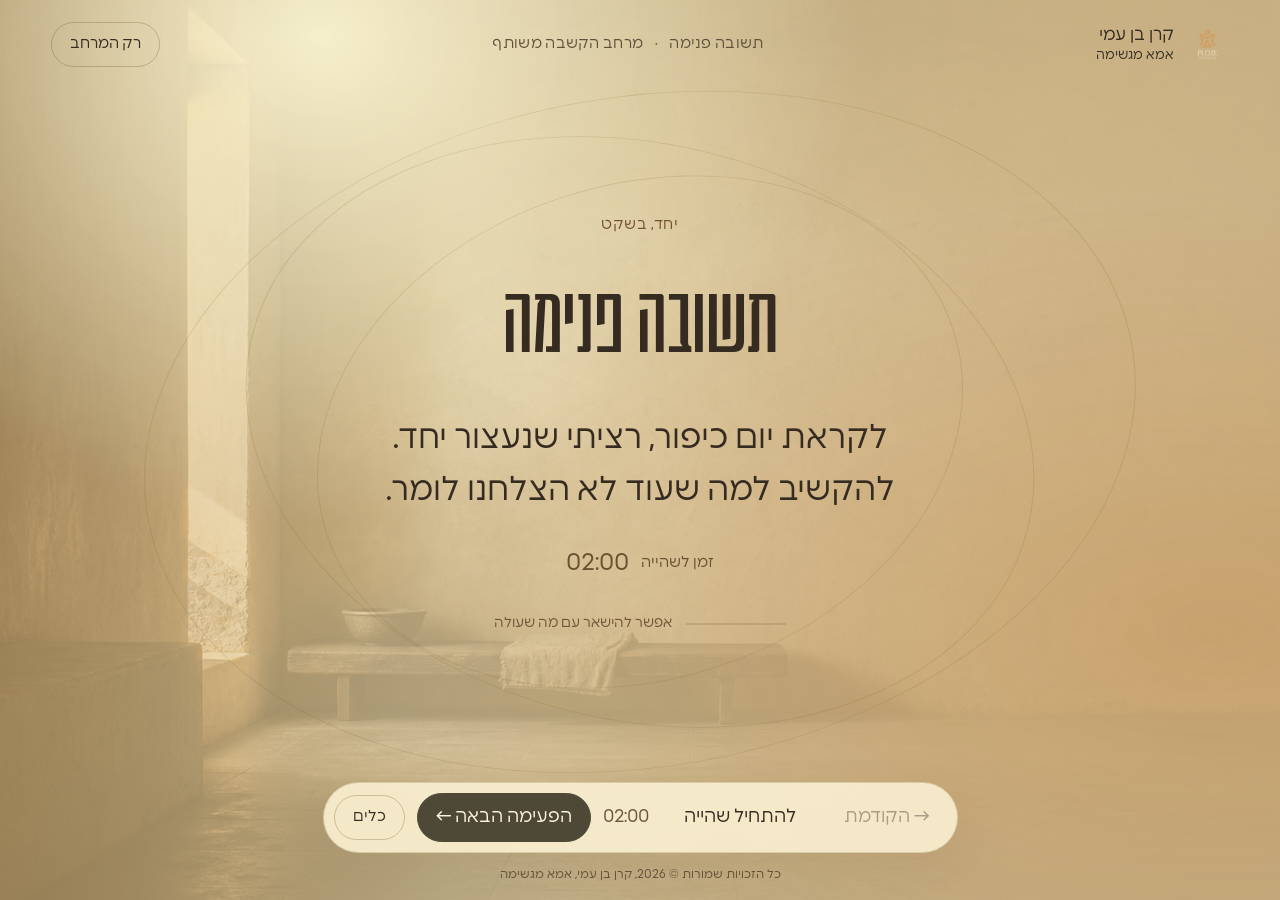
==== commit 6c140a93: "Expand Hebrew readings, sharing windows and animated invitation" ====
--- a/index.html
+++ b/index.html
@@ -1,4 +1,4 @@
-<!doctype html><html lang="he" dir="rtl"><head><meta charset="utf-8"><meta name="viewport" content="width=device-width,initial-scale=1,viewport-fit=cover"><meta name="theme-color" content="#473b2b"><title>תשובה פנימה | המרחב המשותף</title><link rel="stylesheet" href="style.css?v=24"><link rel="stylesheet" href="join.css"></head><body data-visual="horizon">
+<!doctype html><html lang="he" dir="rtl"><head><meta charset="utf-8"><meta name="viewport" content="width=device-width,initial-scale=1,viewport-fit=cover"><meta name="theme-color" content="#473b2b"><title>תשובה פנימה | המרחב המשותף</title><link rel="stylesheet" href="style.css?v=25"><link rel="stylesheet" href="join.css"></head><body data-visual="horizon">
 <div class="room" aria-hidden="true"></div><div class="light" aria-hidden="true"></div>
 <header><div class="brand"><img src="assets/logo.png" alt="אמא מגשימה"><span>קרן בן עמי<small>אמא מגשימה</small></span></div><span class="meeting">תשובה פנימה <span>·</span> מרחב הקשבה משותף</span><button id="quiet" class="quiet-control" aria-pressed="false">רק המרחב</button></header>
 <main id="stage" tabindex="-1"><div class="visual" aria-hidden="true"><div class="orbit o1"></div><div class="orbit o2"></div><div class="orbit o3"></div><div class="threshold"><i></i><i></i></div><svg class="ear" viewBox="0 0 120 160" fill="none"><path d="M35 108c0 29 29 33 39 12 5-10 4-15 14-28 33-43-6-94-42-77-22 10-25 27-24 42M42 63c-4-34 43-35 41-5-1 19-19 19-19 37" stroke="currentColor" stroke-width="2.5" stroke-linecap="round"/></svg><div class="wave" id="wave"></div></div>
@@ -7,5 +7,5 @@
 <nav id="controls" aria-label="הנחיית המפגש"><button id="back" aria-label="הפעימה הקודמת">→ <span>הקודמת</span></button><div class="clockbox"><button id="play" class="play">להתחיל שהייה</button><span id="clock" aria-label="זמן שנותר">03:00</span></div><button id="next" class="primary">הפעימה הבאה <span>←</span></button><button id="menu" aria-haspopup="dialog">כלים</button></nav>
 <button id="returnControls" hidden>הצגת הפקדים</button><footer>כל הזכויות שמורות © 2026, קרן בן עמי, אמא מגשימה</footer>
 <dialog id="tools"><div class="dialog-head"><h2>כלי המפגש</h2><button class="close" data-close="tools" aria-label="סגירת כלי המפגש">✕</button></div><p id="position"></p><div class="tool-buttons"><button id="reset">זמן מהתחלה</button><button id="more">עוד דקה</button><button id="ground">חזרה לקרקע</button><button id="full">מסך מלא</button></div><details id="songSettings"><summary>שיר הסיום · בחירה והשמעה</summary><p class="small">בחרי הקלטה מוכנה שאישרת. היא נשמעת מהמחשב הזה ואינה מועלת לאתר. אחרי רענון צריך לבחור אותה שוב. בזום יש להפעיל שיתוף צליל.</p><label for="songFile">קובץ השיר</label><input type="file" accept="audio/*" id="songFile"><p id="songName" class="small">טרם נבחרה הקלטה למפגש.</p><audio id="songAudio" controls preload="metadata"></audio></details><label class="check"><input type="checkbox" id="auto"> להתקדם אוטומטית בין הפעימות בפרק</label><button id="collect" class="wide primary">מרחב השיר · קישור ואיסוף</button><button id="viewWall" class="wide">להציג את המילים שלנו</button><details><summary>מפת המפגש · שעה וחצי</summary><div id="map"></div></details><p class="small">אותו מסך לכולנו: שתפי אותו בזום, והציגי לידו את הגלריה. הצ׳אט הוא הצ׳אט של הזום. השורות שנשלחות בקישור מגיעות למרחב השיר שלך. הן מוצגות במפגש מתוך המסך שלך. קישור הניהול פרטי.</p></dialog>
-<dialog id="collector"><div class="dialog-head"><h2>המילים שהן נתנו לשיר</h2><button class="close" data-close="collector" aria-label="סגירת איסוף השורות">✕</button></div><p>העתיקי את הודעות הצ׳אט והדביקי כאן. נאספות רק שורות שמתחילות ב״לשיר:״, לאחר שהוצגה ההזמנה לשיר. הצ׳אט אינו מחובר אוטומטית.</p><label for="chatInput">הדבקה מהצ׳אט</label><textarea id="chatInput" placeholder="לשיר: אני מבקשת סליחה על…"></textarea><button id="parse" class="primary">לחלץ שורות לשיר</button><p id="parseStatus" role="status"></p><div id="review"></div><p class="small">לפני הצגה, הסירי פרטים מזהים ושורות שלא ניתנו לשיר. כפתור האישור מוסיף למסך רק את השורות שבדקת. כל השורות שאישרת יישארו במסך הסיום ובקובץ. פרומפט ההפקה כולל אותן ואת כיוון השיר האיטי והעדין.</p><button id="approve" class="primary wide" disabled>להוסיף את השורות שבדקתי</button><p class="small">אוספות ב־09:52. סביב 09:58 אפשר להעביר את הפרומפט לכתיבה ולהפקה, בזמן שהקבוצה ממשיכה בהקשבה. בודקות את ההקלטה לפני ההשמעה ב־10:25. ההפקה מתבצעת מחוץ לדשבורד; זמן ההשלמה אינו מובטח.</p><div class="tool-buttons"><button id="copy">העתקת כל השורות לשיר</button><button id="production" class="primary">העתקת פרומפט ליצירת השיר</button><button id="download">שמירת השורות בקובץ</button><button id="clear">ניקוי השורות</button></div><p id="collectionStatus" role="status"></p></dialog>
-<dialog id="liveRoom"><div class="dialog-head"><h2>המילים שלנו, יחד</h2><button class="close" data-close="liveRoom" aria-label="סגירת מרחב השיר">✕</button></div><p class="live-info">משתפת קישור בצ׳אט של הזום או בוואטסאפ. כל אחת שולחת שורה, והמילים מגיעות לכאן ולמסך המשותף.</p><button id="createRoom" class="primary wide">לפתוח איסוף לשיר</button><div id="roomActive" hidden><label for="joinLink">הקישור למשתתפות</label><textarea id="joinLink" class="live-link" readonly></textarea><button id="copyJoin" class="primary wide">להעתיק את הקישור למשתתפות</button><p id="liveCount"></p><div id="liveRows" class="live-list"></div><div class="tool-buttons"><button id="copyLivePrompt" class="primary">העתקת המילים והפרומפט לשיר</button><button id="copyLiveLines">העתקת המילים בלבד</button><button id="closeRoom">לסגור את האיסוף</button></div><details><summary>שמירה וניהול</summary><p class="private-note">קישור הניהול מאפשר לראות ולהסיר שורות. שמרי אותו לעצמך בלבד. הקישור למשתתפות מאפשר שליחה בלבד. המרחב פתוח ל־14 ימים, ואפשר לסגור או למחוק אותו כאן.</p><button id="copyHost">העתקת קישור ניהול פרטי</button><button id="deleteRoom">מחיקת המרחב והשורות</button></details></div><p id="liveStatus" class="live-status" role="status"></p><textarea id="copyFallback" hidden readonly></textarea><details><summary>אם מעדיפות להעתיק מהצ׳אט</summary><button id="manualImport">פתיחת איסוף ידני מהצ׳אט</button></details></dialog><div id="toast" role="status"></div><script src="scenes.js?v=24"></script><script src="app.js?v=24"></script><script src="shared.js?v=24"></script><script src="motion.js?v=24"></script></body></html>
+<dialog id="collector"><div class="dialog-head"><h2>המילים שהן נתנו לשיר</h2><button class="close" data-close="collector" aria-label="סגירת איסוף השורות">✕</button></div><p>העתיקי את הודעות הצ׳אט והדביקי כאן. נאספות רק שורות שמתחילות ב״לשיר:״, לאחר שהוצגה ההזמנה לשיר. הצ׳אט אינו מחובר אוטומטית.</p><label for="chatInput">הדבקה מהצ׳אט</label><textarea id="chatInput" placeholder="לשיר: אני מבקשת סליחה על…"></textarea><button id="parse" class="primary">לחלץ שורות לשיר</button><p id="parseStatus" role="status"></p><div id="review"></div><p class="small">לפני הצגה, הסירי פרטים מזהים ושורות שלא ניתנו לשיר. כפתור האישור מוסיף למסך רק את השורות שבדקת. כל השורות שאישרת יישארו במסך הסיום ובקובץ. פרומפט ההפקה כולל אותן ואת כיוון השיר האיטי והעדין.</p><button id="approve" class="primary wide" disabled>להוסיף את השורות שבדקתי</button><p class="small">לאחר איסוף השורות אפשר להעביר את הפרומפט לכתיבה ולהפקה. בודקות את ההקלטה לפני השמעתה בסיום המפגש. ההפקה מתבצעת מחוץ לדשבורד; זמן ההשלמה אינו מובטח.</p><div class="tool-buttons"><button id="copy">העתקת כל השורות לשיר</button><button id="production" class="primary">העתקת פרומפט ליצירת השיר</button><button id="download">שמירת השורות בקובץ</button><button id="clear">ניקוי השורות</button></div><p id="collectionStatus" role="status"></p></dialog>
+<dialog id="liveRoom"><div class="dialog-head"><h2>המילים שלנו, יחד</h2><button class="close" data-close="liveRoom" aria-label="סגירת מרחב השיר">✕</button></div><p class="live-info">משתפת קישור בצ׳אט של הזום או בוואטסאפ. כל אחת שולחת שורה, והמילים מגיעות לכאן ולמסך המשותף.</p><button id="createRoom" class="primary wide">לפתוח איסוף לשיר</button><div id="roomActive" hidden><label for="joinLink">הקישור למשתתפות</label><textarea id="joinLink" class="live-link" readonly></textarea><button id="copyJoin" class="primary wide">להעתיק את הקישור למשתתפות</button><p id="liveCount"></p><div id="liveRows" class="live-list"></div><div class="tool-buttons"><button id="copyLivePrompt" class="primary">העתקת המילים והפרומפט לשיר</button><button id="copyLiveLines">העתקת המילים בלבד</button><button id="closeRoom">לסגור את האיסוף</button></div><details><summary>שמירה וניהול</summary><p class="private-note">קישור הניהול מאפשר לראות ולהסיר שורות. שמרי אותו לעצמך בלבד. הקישור למשתתפות מאפשר שליחה בלבד. המרחב פתוח ל־14 ימים, ואפשר לסגור או למחוק אותו כאן.</p><button id="copyHost">העתקת קישור ניהול פרטי</button><button id="deleteRoom">מחיקת המרחב והשורות</button></details></div><p id="liveStatus" class="live-status" role="status"></p><textarea id="copyFallback" hidden readonly></textarea><details><summary>אם מעדיפות להעתיק מהצ׳אט</summary><button id="manualImport">פתיחת איסוף ידני מהצ׳אט</button></details></dialog><div id="toast" role="status"></div><script src="scenes.js?v=25"></script><script src="app.js?v=25"></script><script src="shared.js?v=25"></script><script src="motion.js?v=25"></script></body></html>
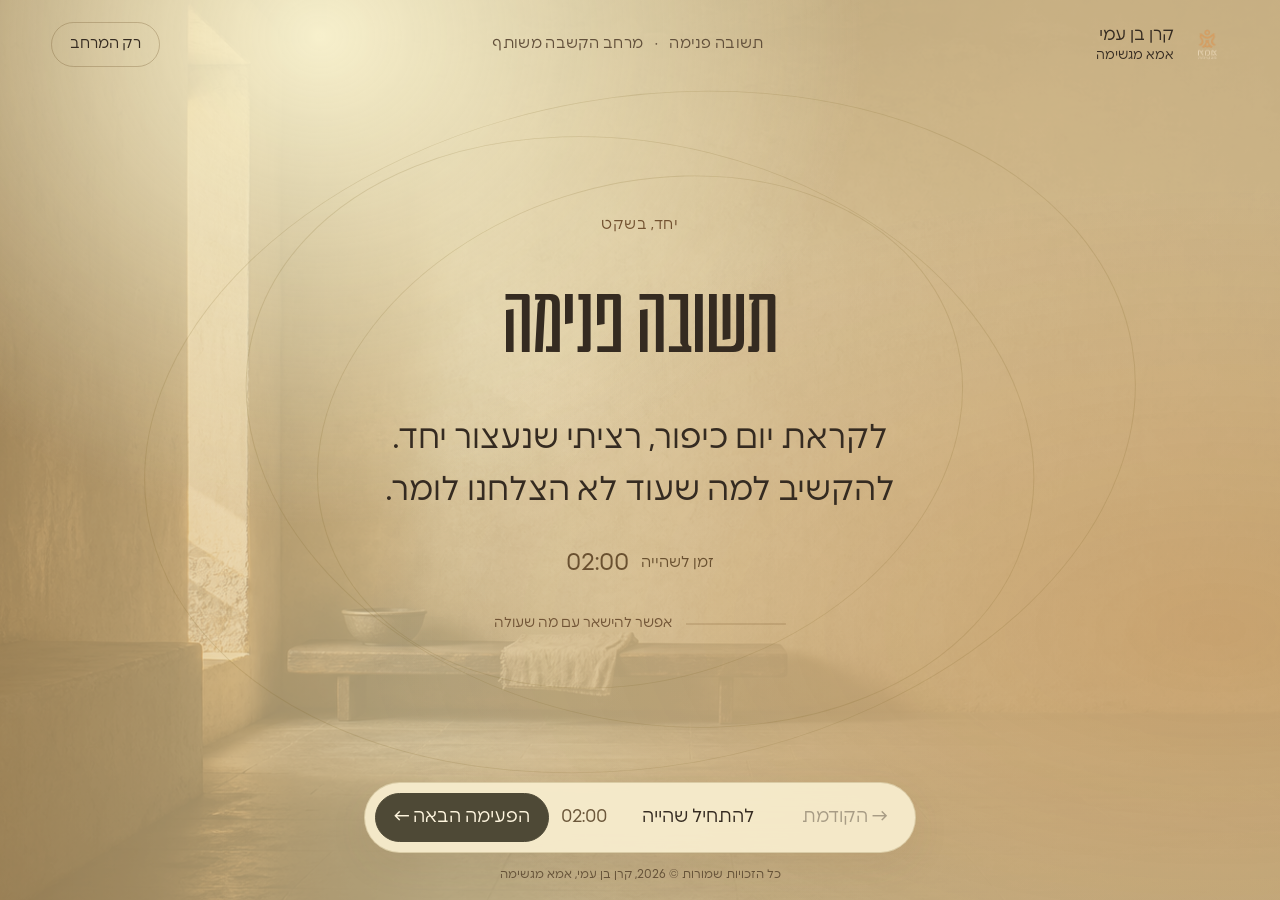
==== commit dc45a38a: "Show contextual controls and clarify consent" ====
--- a/index.html
+++ b/index.html
@@ -1,11 +1,11 @@
-<!doctype html><html lang="he" dir="rtl"><head><meta charset="utf-8"><meta name="viewport" content="width=device-width,initial-scale=1,viewport-fit=cover"><meta name="theme-color" content="#473b2b"><title>תשובה פנימה | המרחב המשותף</title><link rel="stylesheet" href="style.css?v=25"><link rel="stylesheet" href="join.css"></head><body data-visual="horizon">
+<!doctype html><html lang="he" dir="rtl"><head><meta charset="utf-8"><meta name="viewport" content="width=device-width,initial-scale=1,viewport-fit=cover"><meta name="theme-color" content="#473b2b"><title>תשובה פנימה | המרחב המשותף</title><link rel="stylesheet" href="style.css?v=26"><link rel="stylesheet" href="join.css"></head><body data-visual="horizon">
 <div class="room" aria-hidden="true"></div><div class="light" aria-hidden="true"></div>
 <header><div class="brand"><img src="assets/logo.png" alt="אמא מגשימה"><span>קרן בן עמי<small>אמא מגשימה</small></span></div><span class="meeting">תשובה פנימה <span>·</span> מרחב הקשבה משותף</span><button id="quiet" class="quiet-control" aria-pressed="false">רק המרחב</button></header>
 <main id="stage" tabindex="-1"><div class="visual" aria-hidden="true"><div class="orbit o1"></div><div class="orbit o2"></div><div class="orbit o3"></div><div class="threshold"><i></i><i></i></div><svg class="ear" viewBox="0 0 120 160" fill="none"><path d="M35 108c0 29 29 33 39 12 5-10 4-15 14-28 33-43-6-94-42-77-22 10-25 27-24 42M42 63c-4-34 43-35 41-5-1 19-19 19-19 37" stroke="currentColor" stroke-width="2.5" stroke-linecap="round"/></svg><div class="wave" id="wave"></div></div>
 <section class="moment"><div id="mode" class="mode">יחד, בשקט</div><div id="listeningPath" class="listening-path" hidden><div><svg viewBox="0 0 120 160" fill="none" aria-hidden="true"><path d="M35 108c0 29 29 33 39 12 5-10 4-15 14-28 33-43-6-94-42-77-22 10-25 27-24 42M42 63c-4-34 43-35 41-5-1 19-19 19-19 37" stroke="currentColor" stroke-width="4" stroke-linecap="round"/></svg><span>החוצה</span></div><div><svg viewBox="0 0 120 160" fill="none" aria-hidden="true"><path d="M35 108c0 29 29 33 39 12 5-10 4-15 14-28 33-43-6-94-42-77-22 10-25 27-24 42M42 63c-4-34 43-35 41-5-1 19-19 19-19 37" stroke="currentColor" stroke-width="4" stroke-linecap="round"/></svg><span>פנימה</span></div><div><svg viewBox="0 0 120 160" fill="none" aria-hidden="true"><path d="M35 108c0 29 29 33 39 12 5-10 4-15 14-28 33-43-6-94-42-77-22 10-25 27-24 42M42 63c-4-34 43-35 41-5-1 19-19 19-19 37" stroke="currentColor" stroke-width="4" stroke-linecap="round"/></svg><span>בינינו</span></div></div><h1 id="title">תשובה פנימה</h1><div id="floatingWords" class="floating-words" hidden></div><div id="noise" class="noise" hidden><span>להספיק</span><span>להבין</span><span>לענות</span><span>להחזיק</span></div><p id="instruction" class="instruction"></p><div id="songInvite" hidden><a id="participantLink" class="stage-action" target="_blank" rel="noopener noreferrer">פתיחת הקישור לשורה</a><p>אפשר לפתוח גם מהוואטסאפ, אם הקישור נשלח שם.</p></div><p id="liveState" hidden></p><div id="wall" class="wall" hidden></div><button id="stageAction" class="stage-action" hidden></button><p id="chatInvitation" class="chat-invitation" hidden>אם נכון לך, אפשר להניח מילה בצ׳אט.</p><div id="phaseTime" class="phase-time"><span id="phaseTimeLabel">זמן לשהייה</span><span id="phaseClock" dir="ltr">03:00</span></div><div class="holding"><span class="holding-line"><i id="progress"></i></span><span id="timerStatus" role="status">אפשר להגיע בנחת</span></div></section>
 </main>
-<nav id="controls" aria-label="הנחיית המפגש"><button id="back" aria-label="הפעימה הקודמת">→ <span>הקודמת</span></button><div class="clockbox"><button id="play" class="play">להתחיל שהייה</button><span id="clock" aria-label="זמן שנותר">03:00</span></div><button id="next" class="primary">הפעימה הבאה <span>←</span></button><button id="menu" aria-haspopup="dialog">כלים</button></nav>
+<nav id="controls" aria-label="הנחיית המפגש"><button id="back" aria-label="הפעימה הקודמת">→ <span>הקודמת</span></button><div class="clockbox"><button id="play" class="play">להתחיל שהייה</button><span id="clock" aria-label="זמן שנותר">03:00</span></div><button id="next" class="primary">הפעימה הבאה <span>←</span></button><button id="menu" hidden aria-haspopup="dialog">כלים</button></nav>
 <button id="returnControls" hidden>הצגת הפקדים</button><footer>כל הזכויות שמורות © 2026, קרן בן עמי, אמא מגשימה</footer>
 <dialog id="tools"><div class="dialog-head"><h2>כלי המפגש</h2><button class="close" data-close="tools" aria-label="סגירת כלי המפגש">✕</button></div><p id="position"></p><div class="tool-buttons"><button id="reset">זמן מהתחלה</button><button id="more">עוד דקה</button><button id="ground">חזרה לקרקע</button><button id="full">מסך מלא</button></div><details id="songSettings"><summary>שיר הסיום · בחירה והשמעה</summary><p class="small">בחרי הקלטה מוכנה שאישרת. היא נשמעת מהמחשב הזה ואינה מועלת לאתר. אחרי רענון צריך לבחור אותה שוב. בזום יש להפעיל שיתוף צליל.</p><label for="songFile">קובץ השיר</label><input type="file" accept="audio/*" id="songFile"><p id="songName" class="small">טרם נבחרה הקלטה למפגש.</p><audio id="songAudio" controls preload="metadata"></audio></details><label class="check"><input type="checkbox" id="auto"> להתקדם אוטומטית בין הפעימות בפרק</label><button id="collect" class="wide primary">מרחב השיר · קישור ואיסוף</button><button id="viewWall" class="wide">להציג את המילים שלנו</button><details><summary>מפת המפגש · שעה וחצי</summary><div id="map"></div></details><p class="small">אותו מסך לכולנו: שתפי אותו בזום, והציגי לידו את הגלריה. הצ׳אט הוא הצ׳אט של הזום. השורות שנשלחות בקישור מגיעות למרחב השיר שלך. הן מוצגות במפגש מתוך המסך שלך. קישור הניהול פרטי.</p></dialog>
 <dialog id="collector"><div class="dialog-head"><h2>המילים שהן נתנו לשיר</h2><button class="close" data-close="collector" aria-label="סגירת איסוף השורות">✕</button></div><p>העתיקי את הודעות הצ׳אט והדביקי כאן. נאספות רק שורות שמתחילות ב״לשיר:״, לאחר שהוצגה ההזמנה לשיר. הצ׳אט אינו מחובר אוטומטית.</p><label for="chatInput">הדבקה מהצ׳אט</label><textarea id="chatInput" placeholder="לשיר: אני מבקשת סליחה על…"></textarea><button id="parse" class="primary">לחלץ שורות לשיר</button><p id="parseStatus" role="status"></p><div id="review"></div><p class="small">לפני הצגה, הסירי פרטים מזהים ושורות שלא ניתנו לשיר. כפתור האישור מוסיף למסך רק את השורות שבדקת. כל השורות שאישרת יישארו במסך הסיום ובקובץ. פרומפט ההפקה כולל אותן ואת כיוון השיר האיטי והעדין.</p><button id="approve" class="primary wide" disabled>להוסיף את השורות שבדקתי</button><p class="small">לאחר איסוף השורות אפשר להעביר את הפרומפט לכתיבה ולהפקה. בודקות את ההקלטה לפני השמעתה בסיום המפגש. ההפקה מתבצעת מחוץ לדשבורד; זמן ההשלמה אינו מובטח.</p><div class="tool-buttons"><button id="copy">העתקת כל השורות לשיר</button><button id="production" class="primary">העתקת פרומפט ליצירת השיר</button><button id="download">שמירת השורות בקובץ</button><button id="clear">ניקוי השורות</button></div><p id="collectionStatus" role="status"></p></dialog>
-<dialog id="liveRoom"><div class="dialog-head"><h2>המילים שלנו, יחד</h2><button class="close" data-close="liveRoom" aria-label="סגירת מרחב השיר">✕</button></div><p class="live-info">משתפת קישור בצ׳אט של הזום או בוואטסאפ. כל אחת שולחת שורה, והמילים מגיעות לכאן ולמסך המשותף.</p><button id="createRoom" class="primary wide">לפתוח איסוף לשיר</button><div id="roomActive" hidden><label for="joinLink">הקישור למשתתפות</label><textarea id="joinLink" class="live-link" readonly></textarea><button id="copyJoin" class="primary wide">להעתיק את הקישור למשתתפות</button><p id="liveCount"></p><div id="liveRows" class="live-list"></div><div class="tool-buttons"><button id="copyLivePrompt" class="primary">העתקת המילים והפרומפט לשיר</button><button id="copyLiveLines">העתקת המילים בלבד</button><button id="closeRoom">לסגור את האיסוף</button></div><details><summary>שמירה וניהול</summary><p class="private-note">קישור הניהול מאפשר לראות ולהסיר שורות. שמרי אותו לעצמך בלבד. הקישור למשתתפות מאפשר שליחה בלבד. המרחב פתוח ל־14 ימים, ואפשר לסגור או למחוק אותו כאן.</p><button id="copyHost">העתקת קישור ניהול פרטי</button><button id="deleteRoom">מחיקת המרחב והשורות</button></details></div><p id="liveStatus" class="live-status" role="status"></p><textarea id="copyFallback" hidden readonly></textarea><details><summary>אם מעדיפות להעתיק מהצ׳אט</summary><button id="manualImport">פתיחת איסוף ידני מהצ׳אט</button></details></dialog><div id="toast" role="status"></div><script src="scenes.js?v=25"></script><script src="app.js?v=25"></script><script src="shared.js?v=25"></script><script src="motion.js?v=25"></script></body></html>
+<dialog id="liveRoom"><div class="dialog-head"><h2>המילים שלנו, יחד</h2><button class="close" data-close="liveRoom" aria-label="סגירת מרחב השיר">✕</button></div><p class="live-info">משתפת קישור בצ׳אט של הזום או בוואטסאפ. כל אחת שולחת שורה, והמילים מגיעות לכאן ולמסך המשותף.</p><button id="createRoom" class="primary wide">לפתוח איסוף לשיר</button><div id="roomActive" hidden><label for="joinLink">הקישור למשתתפות</label><textarea id="joinLink" class="live-link" readonly></textarea><button id="copyJoin" class="primary wide">להעתיק את הקישור למשתתפות</button><p id="liveCount"></p><div id="liveRows" class="live-list"></div><div class="tool-buttons"><button id="copyLivePrompt" class="primary">העתקת המילים והפרומפט לשיר</button><button id="copyLiveLines">העתקת המילים בלבד</button><button id="closeRoom">לסגור את האיסוף</button></div><details><summary>שמירה וניהול</summary><p class="private-note">קישור הניהול מאפשר לראות ולהסיר שורות. שמרי אותו לעצמך בלבד. הקישור למשתתפות מאפשר שליחה בלבד. המרחב פתוח ל־14 ימים, ואפשר לסגור או למחוק אותו כאן.</p><button id="copyHost">העתקת קישור ניהול פרטי</button><button id="deleteRoom">מחיקת המרחב והשורות</button></details></div><p id="liveStatus" class="live-status" role="status"></p><textarea id="copyFallback" hidden readonly></textarea><details><summary>אם מעדיפות להעתיק מהצ׳אט</summary><button id="manualImport">פתיחת איסוף ידני מהצ׳אט</button></details></dialog><div id="toast" role="status"></div><script src="scenes.js?v=26"></script><script src="app.js?v=26"></script><script src="shared.js?v=26"></script><script src="motion.js?v=26"></script></body></html>
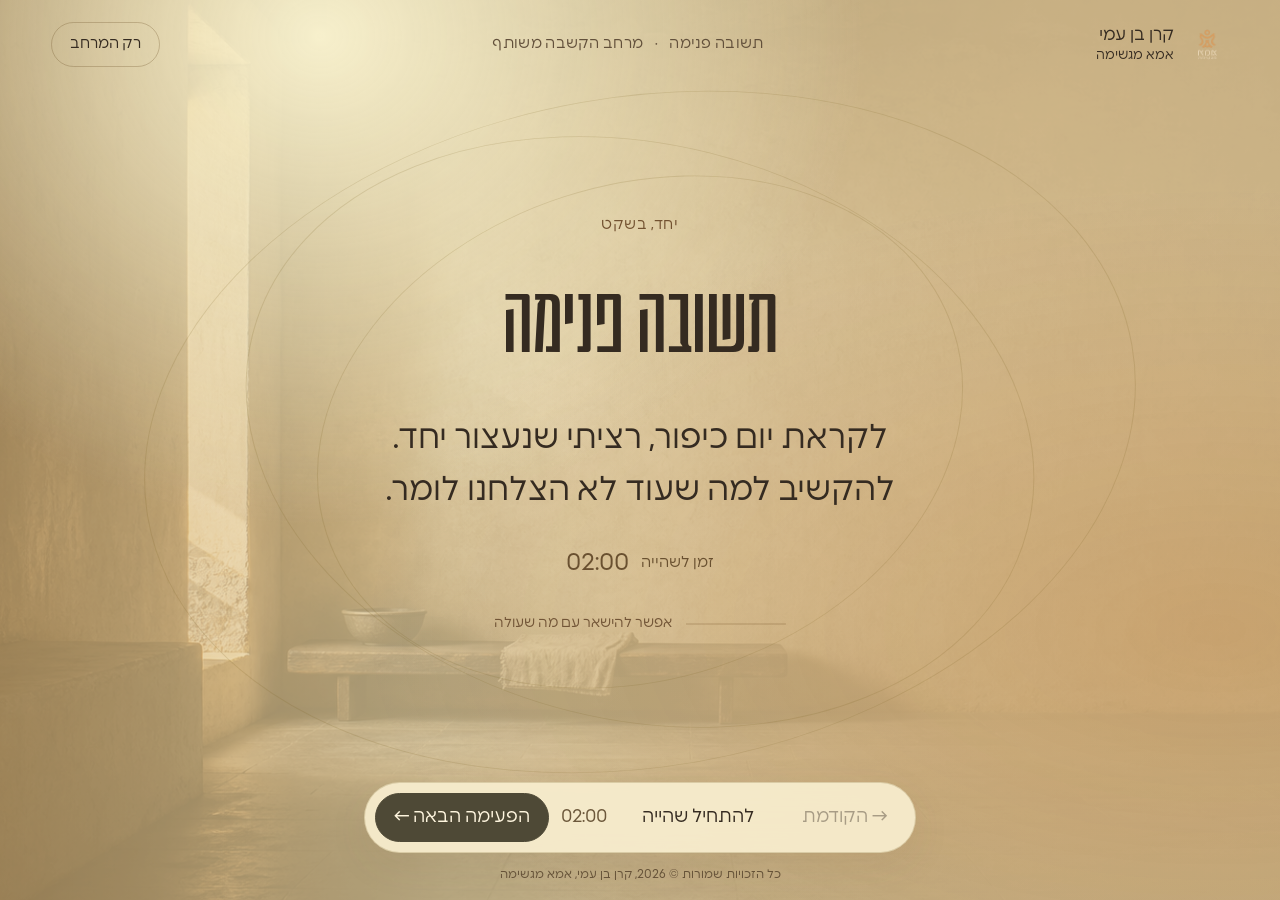
==== commit ef34bca6: "Remove duplicate collective words stop" ====
--- a/index.html
+++ b/index.html
@@ -1,11 +1,11 @@
-<!doctype html><html lang="he" dir="rtl"><head><meta charset="utf-8"><meta name="viewport" content="width=device-width,initial-scale=1,viewport-fit=cover"><meta name="theme-color" content="#473b2b"><title>תשובה פנימה | המרחב המשותף</title><link rel="stylesheet" href="style.css?v=26"><link rel="stylesheet" href="join.css"></head><body data-visual="horizon">
+<!doctype html><html lang="he" dir="rtl"><head><meta charset="utf-8"><meta name="viewport" content="width=device-width,initial-scale=1,viewport-fit=cover"><meta name="theme-color" content="#473b2b"><title>תשובה פנימה | המרחב המשותף</title><link rel="stylesheet" href="style.css?v=29"><link rel="stylesheet" href="join.css"></head><body data-visual="horizon">
 <div class="room" aria-hidden="true"></div><div class="light" aria-hidden="true"></div>
 <header><div class="brand"><img src="assets/logo.png" alt="אמא מגשימה"><span>קרן בן עמי<small>אמא מגשימה</small></span></div><span class="meeting">תשובה פנימה <span>·</span> מרחב הקשבה משותף</span><button id="quiet" class="quiet-control" aria-pressed="false">רק המרחב</button></header>
 <main id="stage" tabindex="-1"><div class="visual" aria-hidden="true"><div class="orbit o1"></div><div class="orbit o2"></div><div class="orbit o3"></div><div class="threshold"><i></i><i></i></div><svg class="ear" viewBox="0 0 120 160" fill="none"><path d="M35 108c0 29 29 33 39 12 5-10 4-15 14-28 33-43-6-94-42-77-22 10-25 27-24 42M42 63c-4-34 43-35 41-5-1 19-19 19-19 37" stroke="currentColor" stroke-width="2.5" stroke-linecap="round"/></svg><div class="wave" id="wave"></div></div>
-<section class="moment"><div id="mode" class="mode">יחד, בשקט</div><div id="listeningPath" class="listening-path" hidden><div><svg viewBox="0 0 120 160" fill="none" aria-hidden="true"><path d="M35 108c0 29 29 33 39 12 5-10 4-15 14-28 33-43-6-94-42-77-22 10-25 27-24 42M42 63c-4-34 43-35 41-5-1 19-19 19-19 37" stroke="currentColor" stroke-width="4" stroke-linecap="round"/></svg><span>החוצה</span></div><div><svg viewBox="0 0 120 160" fill="none" aria-hidden="true"><path d="M35 108c0 29 29 33 39 12 5-10 4-15 14-28 33-43-6-94-42-77-22 10-25 27-24 42M42 63c-4-34 43-35 41-5-1 19-19 19-19 37" stroke="currentColor" stroke-width="4" stroke-linecap="round"/></svg><span>פנימה</span></div><div><svg viewBox="0 0 120 160" fill="none" aria-hidden="true"><path d="M35 108c0 29 29 33 39 12 5-10 4-15 14-28 33-43-6-94-42-77-22 10-25 27-24 42M42 63c-4-34 43-35 41-5-1 19-19 19-19 37" stroke="currentColor" stroke-width="4" stroke-linecap="round"/></svg><span>בינינו</span></div></div><h1 id="title">תשובה פנימה</h1><div id="floatingWords" class="floating-words" hidden></div><div id="noise" class="noise" hidden><span>להספיק</span><span>להבין</span><span>לענות</span><span>להחזיק</span></div><p id="instruction" class="instruction"></p><div id="songInvite" hidden><a id="participantLink" class="stage-action" target="_blank" rel="noopener noreferrer">פתיחת הקישור לשורה</a><p>אפשר לפתוח גם מהוואטסאפ, אם הקישור נשלח שם.</p></div><p id="liveState" hidden></p><div id="wall" class="wall" hidden></div><button id="stageAction" class="stage-action" hidden></button><p id="chatInvitation" class="chat-invitation" hidden>אם נכון לך, אפשר להניח מילה בצ׳אט.</p><div id="phaseTime" class="phase-time"><span id="phaseTimeLabel">זמן לשהייה</span><span id="phaseClock" dir="ltr">03:00</span></div><div class="holding"><span class="holding-line"><i id="progress"></i></span><span id="timerStatus" role="status">אפשר להגיע בנחת</span></div></section>
+<section class="moment"><div id="mode" class="mode">יחד, בשקט</div><div id="listeningPath" class="listening-path" hidden><div><svg viewBox="0 0 120 160" fill="none" aria-hidden="true"><path d="M35 108c0 29 29 33 39 12 5-10 4-15 14-28 33-43-6-94-42-77-22 10-25 27-24 42M42 63c-4-34 43-35 41-5-1 19-19 19-19 37" stroke="currentColor" stroke-width="4" stroke-linecap="round"/></svg><span>החוצה</span></div><div><svg viewBox="0 0 120 160" fill="none" aria-hidden="true"><path d="M35 108c0 29 29 33 39 12 5-10 4-15 14-28 33-43-6-94-42-77-22 10-25 27-24 42M42 63c-4-34 43-35 41-5-1 19-19 19-19 37" stroke="currentColor" stroke-width="4" stroke-linecap="round"/></svg><span>פנימה</span></div><div><svg viewBox="0 0 120 160" fill="none" aria-hidden="true"><path d="M35 108c0 29 29 33 39 12 5-10 4-15 14-28 33-43-6-94-42-77-22 10-25 27-24 42M42 63c-4-34 43-35 41-5-1 19-19 19-19 37" stroke="currentColor" stroke-width="4" stroke-linecap="round"/></svg><span>בינינו</span></div></div><h1 id="title">תשובה פנימה</h1><div id="floatingWords" class="floating-words" hidden></div><div id="noise" class="noise" hidden><span>להספיק</span><span>להבין</span><span>לענות</span><span>להחזיק</span></div><p id="instruction" class="instruction"></p><div id="songInvite" hidden><a id="participantLink" class="stage-action" target="_blank" rel="noopener noreferrer">פתיחת הקישור לשורה</a></div><p id="liveState" hidden></p><div id="wall" class="wall" hidden></div><button id="stageAction" class="stage-action" hidden></button><p id="chatInvitation" class="chat-invitation" hidden>אם נכון לך, אפשר להניח מילה בצ׳אט.</p><div id="phaseTime" class="phase-time"><span id="phaseTimeLabel">זמן לשהייה</span><span id="phaseClock" dir="ltr">03:00</span></div><div class="holding"><span class="holding-line"><i id="progress"></i></span><span id="timerStatus" role="status">אפשר להגיע בנחת</span></div></section>
 </main>
 <nav id="controls" aria-label="הנחיית המפגש"><button id="back" aria-label="הפעימה הקודמת">→ <span>הקודמת</span></button><div class="clockbox"><button id="play" class="play">להתחיל שהייה</button><span id="clock" aria-label="זמן שנותר">03:00</span></div><button id="next" class="primary">הפעימה הבאה <span>←</span></button><button id="menu" hidden aria-haspopup="dialog">כלים</button></nav>
 <button id="returnControls" hidden>הצגת הפקדים</button><footer>כל הזכויות שמורות © 2026, קרן בן עמי, אמא מגשימה</footer>
 <dialog id="tools"><div class="dialog-head"><h2>כלי המפגש</h2><button class="close" data-close="tools" aria-label="סגירת כלי המפגש">✕</button></div><p id="position"></p><div class="tool-buttons"><button id="reset">זמן מהתחלה</button><button id="more">עוד דקה</button><button id="ground">חזרה לקרקע</button><button id="full">מסך מלא</button></div><details id="songSettings"><summary>שיר הסיום · בחירה והשמעה</summary><p class="small">בחרי הקלטה מוכנה שאישרת. היא נשמעת מהמחשב הזה ואינה מועלת לאתר. אחרי רענון צריך לבחור אותה שוב. בזום יש להפעיל שיתוף צליל.</p><label for="songFile">קובץ השיר</label><input type="file" accept="audio/*" id="songFile"><p id="songName" class="small">טרם נבחרה הקלטה למפגש.</p><audio id="songAudio" controls preload="metadata"></audio></details><label class="check"><input type="checkbox" id="auto"> להתקדם אוטומטית בין הפעימות בפרק</label><button id="collect" class="wide primary">מרחב השיר · קישור ואיסוף</button><button id="viewWall" class="wide">להציג את המילים שלנו</button><details><summary>מפת המפגש · שעה וחצי</summary><div id="map"></div></details><p class="small">אותו מסך לכולנו: שתפי אותו בזום, והציגי לידו את הגלריה. הצ׳אט הוא הצ׳אט של הזום. השורות שנשלחות בקישור מגיעות למרחב השיר שלך. הן מוצגות במפגש מתוך המסך שלך. קישור הניהול פרטי.</p></dialog>
 <dialog id="collector"><div class="dialog-head"><h2>המילים שהן נתנו לשיר</h2><button class="close" data-close="collector" aria-label="סגירת איסוף השורות">✕</button></div><p>העתיקי את הודעות הצ׳אט והדביקי כאן. נאספות רק שורות שמתחילות ב״לשיר:״, לאחר שהוצגה ההזמנה לשיר. הצ׳אט אינו מחובר אוטומטית.</p><label for="chatInput">הדבקה מהצ׳אט</label><textarea id="chatInput" placeholder="לשיר: אני מבקשת סליחה על…"></textarea><button id="parse" class="primary">לחלץ שורות לשיר</button><p id="parseStatus" role="status"></p><div id="review"></div><p class="small">לפני הצגה, הסירי פרטים מזהים ושורות שלא ניתנו לשיר. כפתור האישור מוסיף למסך רק את השורות שבדקת. כל השורות שאישרת יישארו במסך הסיום ובקובץ. פרומפט ההפקה כולל אותן ואת כיוון השיר האיטי והעדין.</p><button id="approve" class="primary wide" disabled>להוסיף את השורות שבדקתי</button><p class="small">לאחר איסוף השורות אפשר להעביר את הפרומפט לכתיבה ולהפקה. בודקות את ההקלטה לפני השמעתה בסיום המפגש. ההפקה מתבצעת מחוץ לדשבורד; זמן ההשלמה אינו מובטח.</p><div class="tool-buttons"><button id="copy">העתקת כל השורות לשיר</button><button id="production" class="primary">העתקת פרומפט ליצירת השיר</button><button id="download">שמירת השורות בקובץ</button><button id="clear">ניקוי השורות</button></div><p id="collectionStatus" role="status"></p></dialog>
-<dialog id="liveRoom"><div class="dialog-head"><h2>המילים שלנו, יחד</h2><button class="close" data-close="liveRoom" aria-label="סגירת מרחב השיר">✕</button></div><p class="live-info">משתפת קישור בצ׳אט של הזום או בוואטסאפ. כל אחת שולחת שורה, והמילים מגיעות לכאן ולמסך המשותף.</p><button id="createRoom" class="primary wide">לפתוח איסוף לשיר</button><div id="roomActive" hidden><label for="joinLink">הקישור למשתתפות</label><textarea id="joinLink" class="live-link" readonly></textarea><button id="copyJoin" class="primary wide">להעתיק את הקישור למשתתפות</button><p id="liveCount"></p><div id="liveRows" class="live-list"></div><div class="tool-buttons"><button id="copyLivePrompt" class="primary">העתקת המילים והפרומפט לשיר</button><button id="copyLiveLines">העתקת המילים בלבד</button><button id="closeRoom">לסגור את האיסוף</button></div><details><summary>שמירה וניהול</summary><p class="private-note">קישור הניהול מאפשר לראות ולהסיר שורות. שמרי אותו לעצמך בלבד. הקישור למשתתפות מאפשר שליחה בלבד. המרחב פתוח ל־14 ימים, ואפשר לסגור או למחוק אותו כאן.</p><button id="copyHost">העתקת קישור ניהול פרטי</button><button id="deleteRoom">מחיקת המרחב והשורות</button></details></div><p id="liveStatus" class="live-status" role="status"></p><textarea id="copyFallback" hidden readonly></textarea><details><summary>אם מעדיפות להעתיק מהצ׳אט</summary><button id="manualImport">פתיחת איסוף ידני מהצ׳אט</button></details></dialog><div id="toast" role="status"></div><script src="scenes.js?v=26"></script><script src="app.js?v=26"></script><script src="shared.js?v=26"></script><script src="motion.js?v=26"></script></body></html>
+<dialog id="liveRoom"><div class="dialog-head"><h2>המילים שלנו, יחד</h2><button class="close" data-close="liveRoom" aria-label="סגירת מרחב השיר">✕</button></div><p class="live-info">משתפת קישור בצ׳אט של הזום. כל אחת שולחת שורה, והמילים מגיעות לכאן ולמסך המשותף.</p><button id="createRoom" class="primary wide">לפתוח איסוף לשיר</button><div id="roomActive" hidden><label for="joinLink">הקישור למשתתפות</label><textarea id="joinLink" class="live-link" readonly></textarea><button id="copyJoin" class="primary wide">להעתיק את הקישור למשתתפות</button><p id="liveCount"></p><div id="liveRows" class="live-list"></div><div class="tool-buttons"><button id="copyLivePrompt" class="primary">העתקת המילים והפרומפט לשיר</button><button id="copyLiveLines">העתקת המילים בלבד</button><button id="closeRoom">לסגור את האיסוף</button></div><details><summary>שמירה וניהול</summary><p class="private-note">קישור הניהול מאפשר לראות ולהסיר שורות. שמרי אותו לעצמך בלבד. הקישור למשתתפות מאפשר שליחה בלבד. המרחב פתוח ל־14 ימים, ואפשר לסגור או למחוק אותו כאן.</p><button id="copyHost">העתקת קישור ניהול פרטי</button><button id="deleteRoom">מחיקת המרחב והשורות</button></details></div><p id="liveStatus" class="live-status" role="status"></p><textarea id="copyFallback" hidden readonly></textarea><details><summary>אם מעדיפות להעתיק מהצ׳אט</summary><button id="manualImport">פתיחת איסוף ידני מהצ׳אט</button></details></dialog><div id="toast" role="status"></div><script src="scenes.js?v=29"></script><script src="app.js?v=29"></script><script src="shared.js?v=29"></script><script src="motion.js?v=29"></script></body></html>
--- a/style.css
+++ b/style.css
@@ -76,3 +76,7 @@
 body[data-visual=word] .continuous-word{font-size:clamp(96px,16vw,230px)}body[data-visual=word].has-thought-field .continuous-word{font-size:clamp(96px,13vw,175px)}
 
 .continuous-word span{position:relative}.continuous-word span:after{content:attr(data-punctuation);position:absolute;left:-.17em;top:0;font-size:.7em;pointer-events:none}
+
+.listening-sketch{height:138px;max-width:400px;margin:8px auto 4px;pointer-events:none}.listening-sketch svg{display:block;width:100%;height:130px;fill:none;stroke:#795c36;stroke-width:1.45;stroke-linecap:round;stroke-linejoin:round}.sketch-toggle{font-size:14px;padding:7px 14px;margin:0 auto 8px;background:#fff4d677}body[data-visual=listen] .living-echo{display:none}body[data-visual=listen] .instruction{min-height:3.2em;margin-bottom:8px}@media(max-width:600px){.listening-sketch{height:113px;max-width:280px}.listening-sketch svg{height:110px}body[data-visual=listen] .instruction{font-size:25px}.sketch-toggle{font-size:13px}}
+
+.quiet-mode[data-visual=wall] #continueFromWords,.viewing-lines #continueFromWords{position:fixed;bottom:max(16px,env(safe-area-inset-bottom));left:50%;transform:translateX(-50%);z-index:12;min-width:190px;box-shadow:0 4px 20px #47351f33}.viewing-lines,.quiet-mode[data-visual=wall]{padding-bottom:76px}
